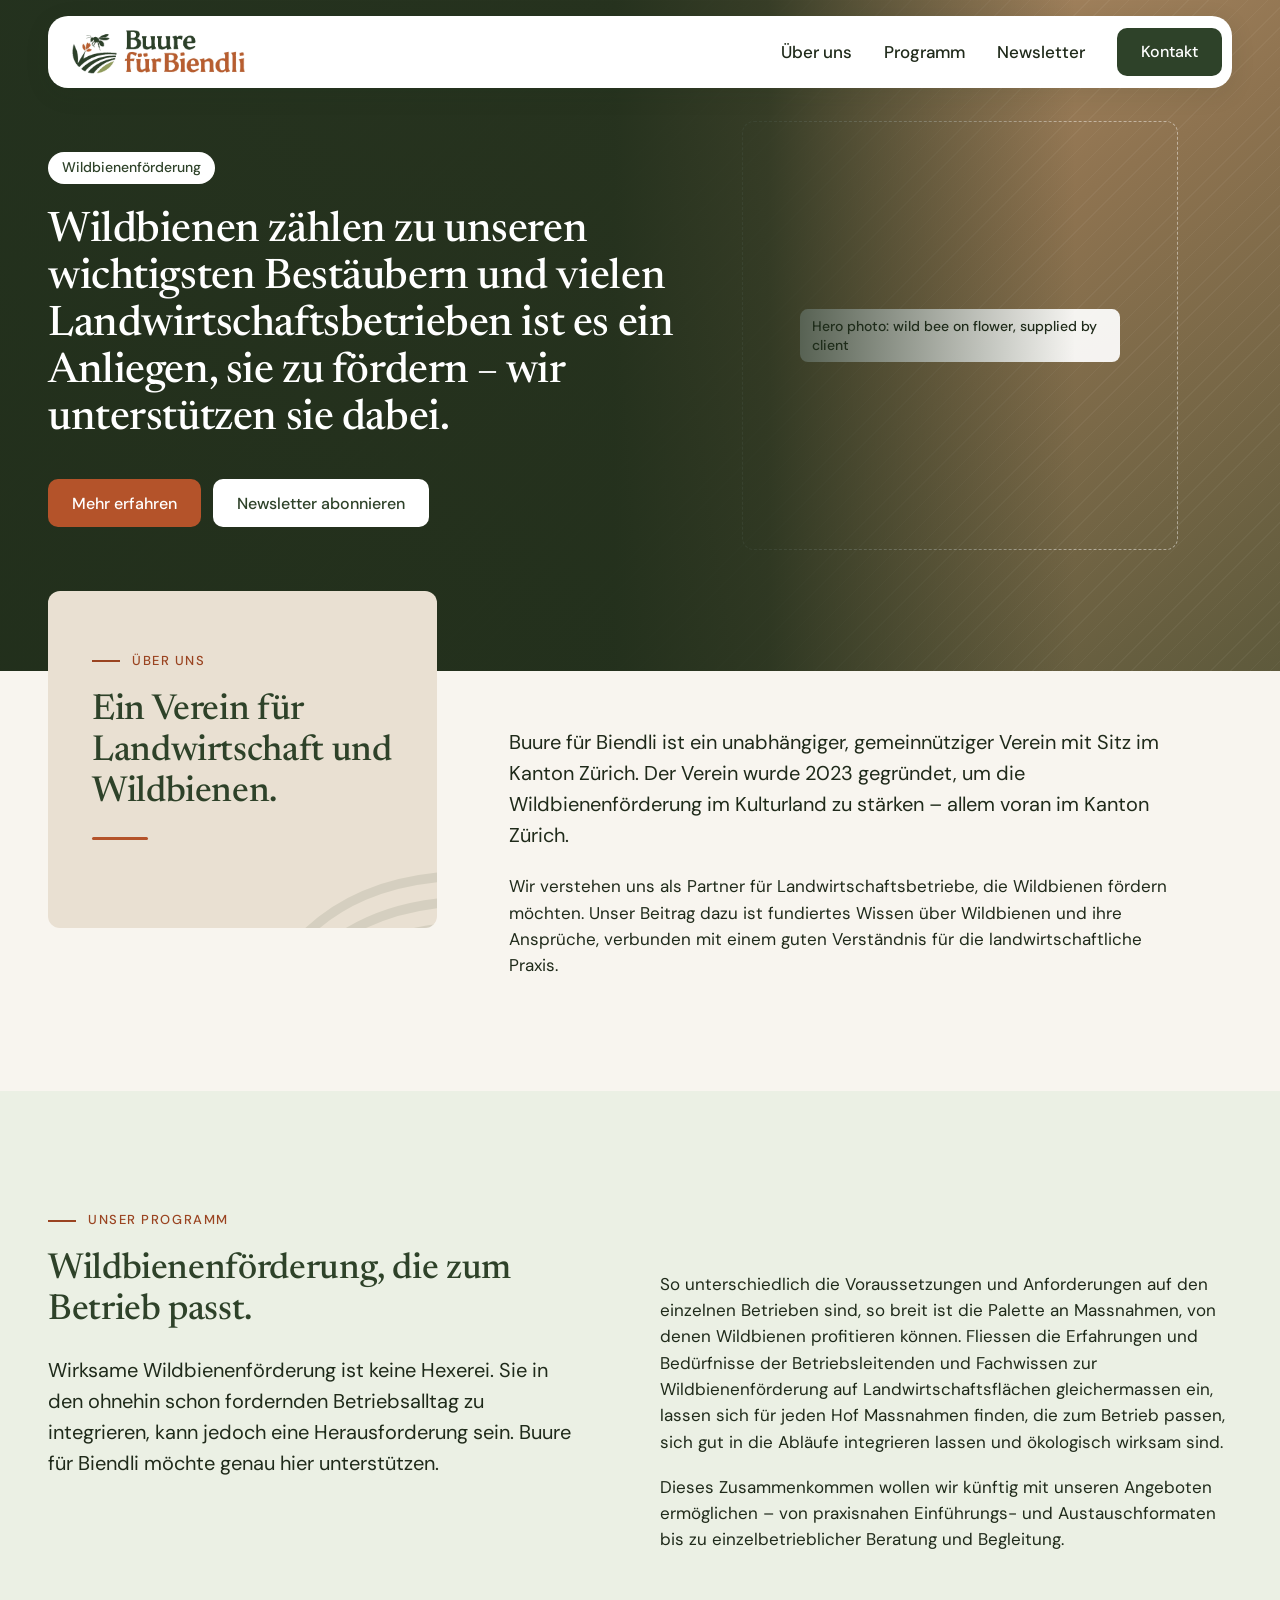
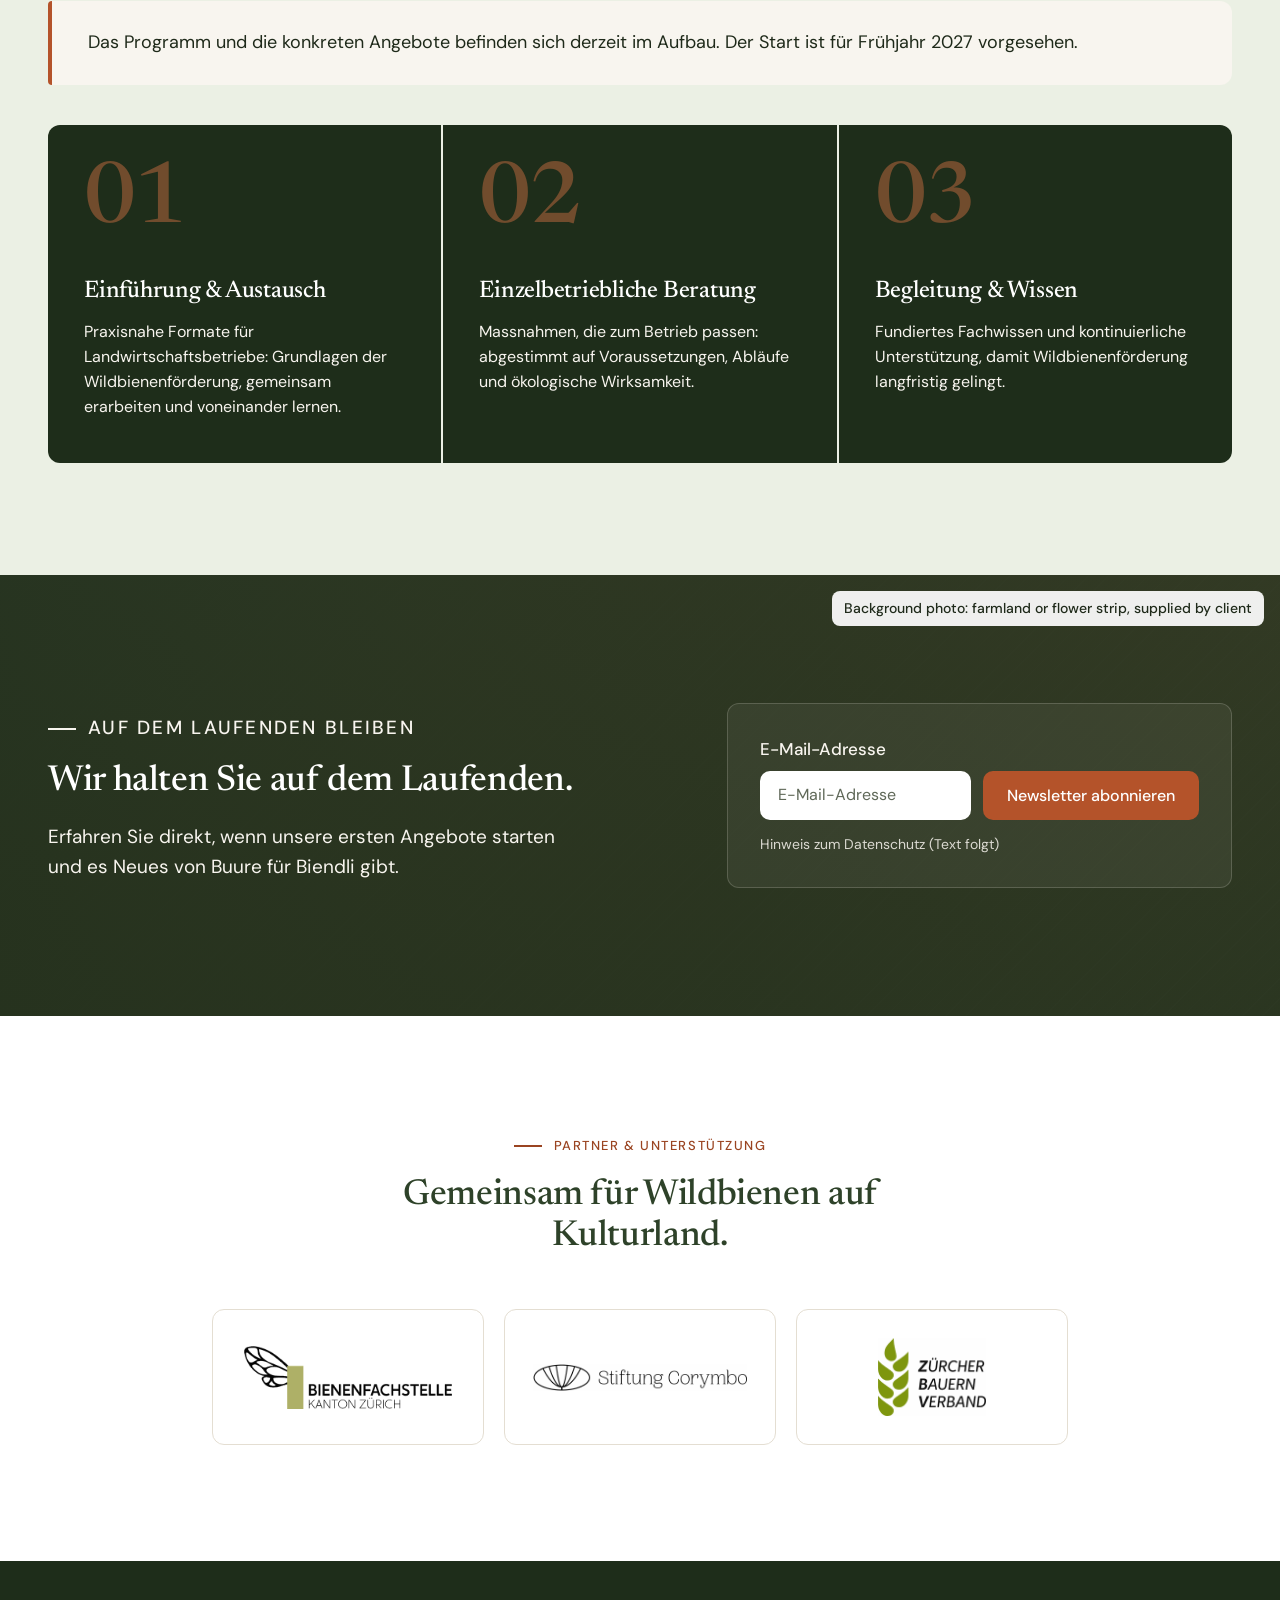
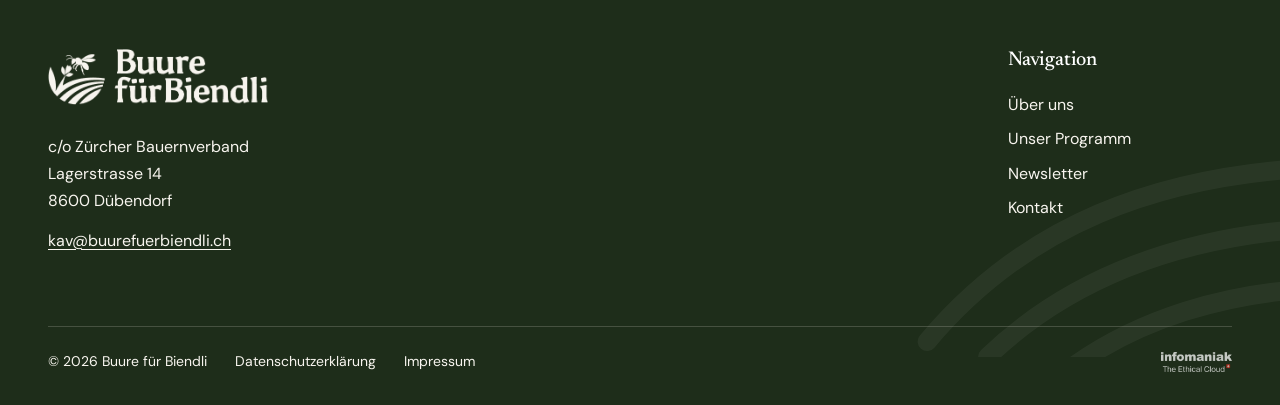
==== index.html @ 365908d6 "Add Buure für Biendli landing page Co-Authored-By: Claude Opus 5.5 <noreply@anthropic.com> Claude-Se" ====
<!doctype html>
<html lang="de-CH">
<head>
<meta charset="utf-8">
<meta name="viewport" content="width=device-width, initial-scale=1">
<title>Buure für Biendli</title>
<meta name="description" content="Wildbienen zählen zu unseren wichtigsten Bestäubern und vielen Landwirtschaftsbetrieben ist es ein Anliegen, sie zu fördern – wir unterstützen sie dabei.">
<link rel="preconnect" href="https://fonts.googleapis.com">
<link rel="preconnect" href="https://fonts.gstatic.com" crossorigin>
<link rel="stylesheet" href="https://fonts.googleapis.com/css2?family=DM+Sans:opsz,wght@9..40,400;9..40,500&family=Newsreader:opsz,wght@6..72,500&display=swap">
<style>
:root {
  /* Logo values sampled from the supplied artwork */
  --green-dark: #2E4229;
  --green-deep: #1E2D1A;
  --green-pale: #EBF0E4;
  --olive: #929D5B;
  --terracotta: #B4532A;      /* buttons, rules, borders (white text 5:1) */
  --terracotta-ink: #9A4421;  /* small text on light surfaces */
  --cream: #F8F5EF;
  --sand: #E9E0D2;
  --text: #1F2A1A;
  --white: #FFFFFF;
  --line: #E4DED2;

  --font-serif: "Newsreader", Georgia, "Times New Roman", serif;
  --font-sans: "DM Sans", system-ui, -apple-system, "Segoe UI", Roboto, sans-serif;

  --container: 75rem;
  --gutter: 1.5rem;
  --section-y: 3.75rem;
  --radius: 0.625rem;
  --radius-lg: 0.75rem;
}
@media (min-width: 48rem) { :root { --gutter: 3rem; --section-y: 5.5rem; } }
@media (min-width: 64rem) { :root { --section-y: 7rem; } }

*, *::before, *::after { box-sizing: border-box; }
html { -webkit-text-size-adjust: 100%; }
@media (prefers-reduced-motion: no-preference) { html { scroll-behavior: smooth; } }
body {
  margin: 0;
  background: var(--cream);
  color: var(--text);
  font-family: var(--font-sans);
  font-size: 1.0625rem;
  line-height: 1.55;
  -webkit-font-smoothing: antialiased;
}
img { display: block; max-width: 100%; height: auto; }
p { margin: 0 0 1.1em; }
p:last-child { margin-bottom: 0; }
a { color: inherit; }
h1, h2, h3 {
  margin: 0;
  font-family: var(--font-serif);
  font-weight: 500;
  line-height: 1.15;
  letter-spacing: -0.01em;
  overflow-wrap: break-word;
}
h1 { font-size: clamp(1.875rem, 1.35rem + 1.6vw, 2.875rem); line-height: 1.12; }
h2 { font-size: clamp(1.625rem, 1.2rem + 1.3vw, 2.375rem); }
h3 { font-size: clamp(1.375rem, 1.3rem + 0.25vw, 1.5rem); line-height: 1.25; }
@media (max-width: 37.5rem) { h1, h2, h3 { hyphens: auto; -webkit-hyphens: auto; } }

:focus-visible { outline: 3px solid var(--terracotta); outline-offset: 3px; border-radius: 4px; }
.on-dark :focus-visible { outline-color: var(--cream); }

.container { width: 100%; max-width: calc(var(--container) + 2 * var(--gutter)); margin-inline: auto; padding-inline: var(--gutter); }
.section { padding-block: var(--section-y); scroll-margin-top: 6rem; }

.skip-link {
  position: absolute; left: 1rem; top: -4rem; z-index: 100;
  padding: 0.75rem 1rem; border-radius: var(--radius);
  background: var(--green-dark); color: var(--white); text-decoration: none;
}
.skip-link:focus { top: 1rem; }

/* Section label */
.label {
  display: inline-flex; align-items: center; gap: 0.75rem;
  margin: 0 0 1.25rem;
  font-size: 0.8125rem; font-weight: 500; line-height: 1.3;
  letter-spacing: 0.12em; text-transform: uppercase;
  color: var(--terracotta-ink);
}
.label::before { content: ""; flex: none; width: 1.75rem; height: 2px; background: currentColor; }
.label--light { color: var(--cream); }

.lead { font-size: 1.1875rem; line-height: 1.55; }
@media (min-width: 64rem) { .lead { font-size: 1.25rem; } }

/* Buttons */
.btn {
  display: inline-flex; align-items: center; justify-content: center;
  min-height: 3rem; padding: 0.75rem 1.375rem;
  border: 2px solid transparent; border-radius: var(--radius);
  font: 500 1rem/1.2 var(--font-sans);
  text-decoration: none; cursor: pointer;
  transition: background-color .2s ease, color .2s ease, border-color .2s ease;
}
.btn--primary { background: var(--green-dark); color: var(--white); }
.btn--primary:hover { background: var(--green-deep); }
.btn--accent { background: var(--terracotta); color: var(--white); }
.btn--accent:hover { background: #9A4421; }
.btn--light { background: var(--white); color: var(--green-dark); }
.btn--light:hover { background: var(--cream); }

/* Placeholder frames (to be replaced by client photography) */
.ph {
  position: relative; overflow: hidden;
  background:
    repeating-linear-gradient(135deg, rgba(255,255,255,.045) 0 1px, transparent 1px 14px),
    linear-gradient(150deg, #CDB898 0%, #B08C66 30%, #8E7350 58%, #5E5A3C 100%);
}
.ph__tag {
  position: absolute; z-index: 1;
  max-width: calc(100% - 2rem);
  padding: 0.5rem 0.75rem; border-radius: 0.5rem;
  background: rgba(255,255,255,.92); color: var(--text);
  font-size: 0.875rem; font-weight: 500; line-height: 1.35;
}

/* ---------- Header ---------- */
.site-header { position: fixed; inset: 1rem 0 auto; z-index: 50; pointer-events: none; }
.nav-pill {
  pointer-events: auto;
  position: relative;
  display: flex; align-items: center; gap: 1.5rem;
  min-height: 4.5rem; padding: 0.625rem 0.625rem 0.625rem 1.5rem;
  background: var(--white); border-radius: 1.25rem;
  box-shadow: 0 6px 24px rgba(30,45,26,.10);
  transition: box-shadow .25s ease;
}
.is-scrolled .nav-pill { box-shadow: 0 10px 32px rgba(30,45,26,.18); }
.brand { display: block; flex: none; margin-right: auto; border-radius: 6px; }
.brand img { width: auto; height: 2.75rem; }
.nav { display: flex; align-items: center; gap: 2rem; }
.nav__list { display: flex; gap: 2rem; margin: 0; padding: 0; list-style: none; }
.nav__link {
  display: inline-block; padding: 0.5rem 0;
  font-weight: 500; text-decoration: none; color: var(--text);
  background: linear-gradient(var(--terracotta), var(--terracotta)) left calc(100% - 0.25rem) / 0 2px no-repeat;
  transition: background-size .25s ease;
}
.nav__link:hover { background-size: 100% 2px; }
.nav-toggle {
  display: none; flex: none;
  width: 2.75rem; height: 2.75rem; padding: 0;
  border: 0; border-radius: var(--radius); background: var(--green-pale);
  cursor: pointer;
}
.nav-toggle__bars, .nav-toggle__bars::before, .nav-toggle__bars::after {
  display: block; width: 1.25rem; height: 2px; margin: auto;
  background: var(--green-dark); border-radius: 2px;
  transition: transform .2s ease, opacity .2s ease;
}
.nav-toggle__bars { position: relative; }
.nav-toggle__bars::before, .nav-toggle__bars::after { content: ""; position: absolute; left: 0; }
.nav-toggle__bars::before { top: -6px; }
.nav-toggle__bars::after { top: 6px; }
.nav-toggle[aria-expanded="true"] .nav-toggle__bars { background: transparent; }
.nav-toggle[aria-expanded="true"] .nav-toggle__bars::before { transform: translateY(6px) rotate(45deg); }
.nav-toggle[aria-expanded="true"] .nav-toggle__bars::after { transform: translateY(-6px) rotate(-45deg); }

@media (max-width: 55rem) {
  .nav-pill { min-height: 4rem; padding-left: 1.125rem; }
  .brand img { height: 2.375rem; }
  .nav-toggle { display: block; }
  .nav {
    display: none;
    position: absolute; top: calc(100% + 0.5rem); left: 0; right: 0;
    flex-direction: column; align-items: stretch; gap: 0.75rem;
    padding: 1rem; background: var(--white); border-radius: 1.25rem;
    box-shadow: 0 16px 40px rgba(30,45,26,.18);
  }
  .nav.is-open { display: flex; }
  .nav__list { flex-direction: column; gap: 0; }
  .nav__link { display: block; padding: 0.75rem 0.5rem; background: none; border-bottom: 1px solid var(--line); }
}

/* ---------- Hero ---------- */
.hero {
  position: relative; isolation: isolate;
  display: flex; align-items: center;
  min-height: 40rem;
  padding-block: 9.5rem 9rem;
  color: var(--white);
  background: var(--green-deep);
}
.hero__media { position: absolute; inset: 0; z-index: -2; }
.hero__media .ph, .hero__media img { width: 100%; height: 100%; object-fit: cover; object-position: 75% center; }
.hero__media .ph__tag { top: 50%; left: 75%; transform: translate(-50%, -50%); }
.hero__media .ph::after {
  content: ""; position: absolute; top: 18%; bottom: 18%; left: 58%; right: 8%;
  border: 1.5px dashed rgba(255,255,255,.45); border-radius: var(--radius-lg);
}
.hero::before {
  content: ""; position: absolute; inset: 0; z-index: -1;
  background: linear-gradient(90deg,
    rgba(30,45,26,.97) 0%, rgba(30,45,26,.94) 48%, rgba(30,45,26,.82) 60%, rgba(30,45,26,0) 84%);
}
@media (min-width: 60rem) and (max-width: 74.99rem) { .hero__content { max-width: 34rem; } }
.hero__content { max-width: 44rem; }
.badge {
  display: inline-block; margin: 0 0 1.5rem;
  padding: 0.375rem 0.875rem; border-radius: 999px;
  background: var(--white); color: var(--green-dark);
  font-size: 0.875rem; font-weight: 500; line-height: 1.4;
}
.hero h1 { max-width: 40rem; }
.hero__actions { display: flex; flex-wrap: wrap; gap: 0.75rem; margin-top: 2.25rem; }

@media (max-width: 59.99rem) {
  .hero { align-items: flex-end; min-height: 0; padding-block: 17rem 3.5rem; }
  .hero__media .ph, .hero__media img { object-position: 80% top; }
  .hero__media .ph__tag { top: 7.5rem; left: auto; right: 1.25rem; transform: none; max-width: 14rem; }
  .hero__media .ph::after { top: 6rem; bottom: auto; height: 9rem; left: 35%; right: 0.75rem; }
  .hero::before {
    background: linear-gradient(0deg,
      rgba(30,45,26,.98) 0%, rgba(30,45,26,.95) 62%, rgba(30,45,26,.55) 74%, rgba(30,45,26,0) 88%);
  }
}
@media (max-width: 35.99rem) { .hero__actions .btn { flex: 1 1 100%; } }

/* ---------- Über uns ---------- */
.about__grid { display: grid; gap: 2.5rem; }
.about__head {
  position: relative; overflow: hidden;
  padding: 2.5rem 1.75rem 3rem;
  background: var(--sand); border-radius: var(--radius-lg);
}
.about__head h2 { position: relative; color: var(--green-dark); }
.rule { display: block; width: 3.5rem; height: 3px; margin-top: 1.5rem; background: var(--terracotta); border-radius: 2px; }
.furrows { position: absolute; pointer-events: none; fill: none; stroke-linecap: round; }
.about__head .furrows { right: -1.5rem; bottom: -1.75rem; width: 11rem; stroke: var(--green-dark); opacity: .1; }
.about__body { max-width: 42rem; }
.about__body .lead { color: var(--text); }

@media (min-width: 60rem) {
  .about { padding-top: 0; }
  .about__grid { grid-template-columns: minmax(0, 35fr) minmax(0, 65fr); gap: 4.5rem; align-items: start; }
  .about__head { margin-top: -5rem; padding: 3.25rem 2.75rem 5.5rem; }
  .about__body { padding-top: 3.5rem; }
}

/* ---------- Programm ---------- */
.program { background: var(--green-pale); }
.program__grid { display: grid; gap: 1.75rem; }
.program__intro h2 { color: var(--green-dark); margin-bottom: 1.5rem; }
.program__text { max-width: 40rem; }
.callout {
  margin: 3rem 0 0; padding: 1.5rem 1.75rem;
  background: var(--cream);
  border-left: 4px solid var(--terracotta); border-radius: 4px var(--radius-lg) var(--radius-lg) 4px;
  font-size: 1.0625rem; color: var(--text);
}
@media (min-width: 60rem) {
  .program__grid { grid-template-columns: minmax(0, 11fr) minmax(0, 12fr); column-gap: 5.5rem; }
  .program__text { padding-top: 4.25rem; }
  .callout { font-size: 1.125rem; padding: 1.75rem 2.25rem; }
}

.cards {
  display: grid; gap: 2px;
  margin: 2.5rem 0 0; padding: 0; list-style: none;
}
.card {
  position: relative;
  padding: 2rem 1.75rem 2.25rem;
  background: var(--green-deep); color: var(--cream);
}
.cards > .card:first-child { border-radius: var(--radius-lg) var(--radius-lg) 0 0; }
.cards > .card:last-child { border-radius: 0 0 var(--radius-lg) var(--radius-lg); }
.card__num {
  display: block; margin-bottom: 1.5rem;
  font-family: var(--font-serif); font-weight: 500;
  font-size: 4rem; line-height: 0.9; letter-spacing: -0.02em;
  color: rgba(196,108,64,.5);
}
.card h3 { margin-bottom: 0.875rem; color: var(--white); }
.card p { font-size: 1rem; color: var(--cream); }
@media (min-width: 52rem) {
  .cards { grid-template-columns: repeat(3, minmax(0, 1fr)); }
  .cards > .card:first-child { border-radius: var(--radius-lg) 0 0 var(--radius-lg); }
  .cards > .card:last-child { border-radius: 0 var(--radius-lg) var(--radius-lg) 0; }
  .card { padding: 2.5rem 2.25rem 2.75rem; }
  .card__num { font-size: 5.25rem; margin-bottom: 2.25rem; }
}

/* ---------- Newsletter ---------- */
.newsletter { position: relative; isolation: isolate; color: var(--cream); background: var(--green-deep); }
.newsletter__media { position: absolute; inset: 0; z-index: -2; }
.newsletter__media .ph, .newsletter__media img { width: 100%; height: 100%; object-fit: cover; }
.newsletter__media .ph__tag { top: 1rem; right: 1rem; z-index: 2; }
.newsletter__media::after {
  content: ""; position: absolute; inset: 0;
  background: linear-gradient(100deg, rgba(30,45,26,.95) 0%, rgba(30,45,26,.88) 60%, rgba(30,45,26,.8) 100%);
}
.newsletter__grid { display: grid; gap: 2.5rem; align-items: center; }
.newsletter h2 { color: var(--white); margin-bottom: 1.25rem; }
.newsletter__text p { max-width: 34rem; font-size: 1.1875rem; }
.form {
  padding: 1.5rem;
  background: rgba(248,245,239,.06);
  border: 1px solid rgba(248,245,239,.18); border-radius: var(--radius-lg);
}
.form__label { display: block; margin-bottom: 0.5rem; font-weight: 500; color: var(--cream); }
.form__row { display: flex; flex-direction: column; gap: 0.75rem; }
.form__input {
  flex: 1 1 auto; min-width: 0; min-height: 3rem;
  padding: 0.75rem 1rem;
  border: 2px solid transparent; border-radius: var(--radius);
  background: var(--white); color: var(--text);
  font: 400 1rem/1.3 var(--font-sans);
}
.form__input::placeholder { color: #5F6858; opacity: 1; }
.form__input:focus-visible { outline: 3px solid var(--cream); outline-offset: 2px; }
.form__hint { margin-top: 0.875rem; font-size: 0.875rem; color: rgba(248,245,239,.85); }
@media (max-width: 47.99rem) { .newsletter { padding-top: calc(var(--section-y) + 3.5rem); } }
@media (min-width: 36rem) {
  .form { padding: 2rem; }
  .form__row { flex-direction: row; }
  .form__row .btn { flex: none; }
}
@media (min-width: 60rem) {
  .newsletter__grid { grid-template-columns: minmax(0, 6fr) minmax(0, 5fr); gap: 4.5rem; }
  .newsletter { padding-block: calc(var(--section-y) + 1rem); }
}

/* ---------- Partner ---------- */
.partners { background: var(--white); text-align: center; }
.partners h2 { color: var(--green-dark); max-width: 36rem; margin-inline: auto; }
.logos { position: relative; margin-top: 3rem; }
.logos__track {
  display: flex; gap: 1.25rem;
  margin: 0; padding: 0.25rem; list-style: none;
  overflow-x: auto; scroll-snap-type: x mandatory; scroll-behavior: smooth;
  scrollbar-width: none;
}
.logos__track::-webkit-scrollbar { display: none; }
.logos__track > :first-child { margin-left: auto; }
.logos__track > :last-child { margin-right: auto; }
.logo-tile {
  flex: 0 0 17rem; height: 8.5rem;
  display: grid; place-items: center;
  padding: 1.5rem 1.75rem;
  border: 1px solid var(--line); border-radius: var(--radius-lg);
  scroll-snap-align: center;
}
.logo-tile img { width: var(--w, 100%); max-height: 100%; object-fit: contain; }
.logos__controls { display: flex; justify-content: center; gap: 0.75rem; margin-top: 1.5rem; }
.logos__controls[hidden] { display: none; }
.logos__btn {
  display: grid; place-items: center;
  width: 2.75rem; height: 2.75rem; padding: 0;
  border: 1.5px solid var(--green-dark); border-radius: var(--radius);
  background: var(--white); color: var(--green-dark); cursor: pointer;
}
.logos__btn:hover:not(:disabled) { background: var(--green-dark); color: var(--white); }
.logos__btn:disabled { opacity: .35; cursor: default; }
.logos__btn svg { width: 1.125rem; height: 1.125rem; }
@media (max-width: 59.99rem) { .logo-tile { flex-basis: 12.75rem; height: 7.5rem; padding: 1.25rem 1.5rem; } }
@media (max-width: 30rem) { .logo-tile { flex-basis: 15rem; } }

/* ---------- Footer ---------- */
.site-footer { position: relative; overflow: hidden; background: var(--green-deep); color: var(--cream); font-size: 1rem; scroll-margin-top: 6rem; }
.site-footer .furrows { right: -3rem; bottom: 3rem; width: 26rem; stroke: var(--cream); opacity: .05; }
.footer__main { display: grid; gap: 2.75rem; padding-block: 4.5rem 3.5rem; }
.footer__logo { height: 3.5rem; width: auto; margin-bottom: 1.75rem; }
.footer__address { font-style: normal; line-height: 1.7; }
.footer__address a { display: inline-block; margin-top: 0.75rem; text-underline-offset: 3px; }
.footer__heading { margin-bottom: 1rem; font-size: 1.25rem; color: var(--white); }
.footer__nav ul { margin: 0; padding: 0; list-style: none; }
.footer__nav a { display: inline-block; padding: 0.3rem 0; text-decoration: none; }
.footer__nav a:hover, .footer__legal a:hover, .footer__address a:hover { color: var(--white); text-decoration: underline; text-underline-offset: 3px; }
.footer__bottom {
  display: flex; flex-wrap: wrap; align-items: center; justify-content: space-between; gap: 1rem 2rem;
  padding-block: 1.5rem 2rem;
  border-top: 1px solid rgba(248,245,239,.18);
  font-size: 0.875rem;
}
.footer__legal { display: flex; flex-wrap: wrap; gap: 0.5rem 1.75rem; margin: 0; padding: 0; list-style: none; }
.footer__legal a { text-decoration: none; }
.footer__host { height: 1.25rem; width: auto; opacity: .75; }
@media (min-width: 48rem) {
  .footer__main { grid-template-columns: minmax(0, 1fr) auto; padding-block: 5.5rem 4.5rem; }
  .footer__nav { min-width: 14rem; }
}
</style>
</head>
<body>
<a class="skip-link" href="#inhalt">Zum Inhalt springen</a>

<header class="site-header" id="top">
  <div class="container">
    <div class="nav-pill">
      <a class="brand" href="#top">
        <img src="[data-uri]" alt="Buure für Biendli" width="503" height="128">
      </a>
      <button class="nav-toggle" type="button" aria-expanded="false" aria-controls="hauptnavigation" aria-label="Menü">
        <span class="nav-toggle__bars" aria-hidden="true"></span>
      </button>
      <nav class="nav" id="hauptnavigation" aria-label="Hauptnavigation">
        <ul class="nav__list">
          <li><a class="nav__link" href="#ueber-uns">Über uns</a></li>
          <li><a class="nav__link" href="#programm">Programm</a></li>
          <li><a class="nav__link" href="#newsletter">Newsletter</a></li>
        </ul>
        <a class="btn btn--primary" href="#kontakt">Kontakt</a>
      </nav>
    </div>
  </div>
</header>

<main id="inhalt">

  <section class="hero on-dark" aria-labelledby="hero-title">
    <div class="hero__media">
      <!-- Replace with: <img src="…" alt="…" width="…" height="…" fetchpriority="high"> -->
      <div class="ph" role="img" aria-label="Hero photo: wild bee on flower, supplied by client" lang="en">
        <span class="ph__tag" aria-hidden="true">Hero photo: wild bee on flower, supplied by client</span>
      </div>
    </div>
    <div class="container">
      <div class="hero__content">
        <p class="badge">Wildbienenförderung</p>
        <h1 id="hero-title">Wildbienen zählen zu unseren wichtigsten Bestäubern und vielen Landwirtschaftsbetrieben ist es ein Anliegen, sie zu fördern – wir unterstützen sie dabei.</h1>
        <div class="hero__actions">
          <a class="btn btn--accent" href="#ueber-uns">Mehr erfahren</a>
          <a class="btn btn--light" href="#newsletter">Newsletter abonnieren</a>
        </div>
      </div>
    </div>
  </section>

  <section class="section about" id="ueber-uns" aria-labelledby="about-title">
    <div class="container about__grid">
      <div class="about__head">
        <p class="label">Über uns</p>
        <h2 id="about-title">Ein Verein für Landwirtschaft und Wildbienen.</h2>
        <span class="rule" aria-hidden="true"></span>
        <svg class="furrows" viewBox="0 0 220 140" aria-hidden="true" focusable="false">
          <path d="M8 132 C 60 70 130 44 214 40" stroke-width="12"/>
          <path d="M40 140 C 86 96 146 76 214 72" stroke-width="12"/>
          <path d="M84 146 C 120 120 166 106 214 104" stroke-width="12"/>
        </svg>
      </div>
      <div class="about__body">
        <p class="lead">Buure für Biendli ist ein unabhängiger, gemeinnütziger Verein mit Sitz im Kanton Zürich. Der Verein wurde 2023 gegründet, um die Wildbienenförderung im Kulturland zu stärken – allem voran im Kanton Zürich.</p>
        <p>Wir verstehen uns als Partner für Landwirtschaftsbetriebe, die Wildbienen fördern möchten. Unser Beitrag dazu ist fundiertes Wissen über Wildbienen und ihre Ansprüche, verbunden mit einem guten Verständnis für die landwirtschaftliche Praxis.</p>
      </div>
    </div>
  </section>

  <section class="section program" id="programm" aria-labelledby="program-title">
    <div class="container">
      <div class="program__grid">
        <div class="program__intro">
          <p class="label">Unser Programm</p>
          <h2 id="program-title">Wildbienenförderung, die zum Betrieb passt.</h2>
          <p class="lead">Wirksame Wildbienenförderung ist keine Hexerei. Sie in den ohnehin schon fordernden Betriebsalltag zu integrieren, kann jedoch eine Herausforderung sein. Buure für Biendli möchte genau hier unterstützen.</p>
        </div>
        <div class="program__text">
          <p>So unterschiedlich die Voraussetzungen und Anforderungen auf den einzelnen Betrieben sind, so breit ist die Palette an Massnahmen, von denen Wildbienen profitieren können. Fliessen die Erfahrungen und Bedürfnisse der Betriebsleitenden und Fachwissen zur Wildbienenförderung auf Landwirtschaftsflächen gleichermassen ein, lassen sich für jeden Hof Massnahmen finden, die zum Betrieb passen, sich gut in die Abläufe integrieren lassen und ökologisch wirksam sind.</p>
          <p>Dieses Zusammenkommen wollen wir künftig mit unseren Angeboten ermöglichen – von praxisnahen Einführungs- und Austauschformaten bis zu einzelbetrieblicher Beratung und Begleitung.</p>
        </div>
      </div>

      <p class="callout">Das Programm und die konkreten Angebote befinden sich derzeit im Aufbau. Der Start ist für Frühjahr 2027 vorgesehen.</p>

      <ul class="cards on-dark">
        <li class="card">
          <span class="card__num" aria-hidden="true">01</span>
          <h3>Einführung &amp; Austausch</h3>
          <p>Praxisnahe Formate für Landwirtschaftsbetriebe: Grundlagen der Wildbienenförderung, gemeinsam erarbeiten und voneinander lernen.</p>
        </li>
        <li class="card">
          <span class="card__num" aria-hidden="true">02</span>
          <h3>Einzelbetriebliche Beratung</h3>
          <p>Massnahmen, die zum Betrieb passen: abgestimmt auf Voraussetzungen, Abläufe und ökologische Wirksamkeit.</p>
        </li>
        <li class="card">
          <span class="card__num" aria-hidden="true">03</span>
          <h3>Begleitung &amp; Wissen</h3>
          <p>Fundiertes Fachwissen und kontinuierliche Unterstützung, damit Wildbienenförderung langfristig gelingt.</p>
        </li>
      </ul>
    </div>
  </section>

  <section class="section newsletter on-dark" id="newsletter" aria-labelledby="newsletter-title">
    <div class="newsletter__media">
      <!-- Replace with: <img src="…" alt="" loading="lazy"> -->
      <div class="ph" role="img" aria-label="Background photo: farmland or flower strip, supplied by client" lang="en">
        <span class="ph__tag" aria-hidden="true">Background photo: farmland or flower strip, supplied by client</span>
      </div>
    </div>
    <div class="container newsletter__grid">
      <div class="newsletter__text">
        <p class="label label--light">Auf dem Laufenden bleiben</p>
        <h2 id="newsletter-title">Wir halten Sie auf dem Laufenden.</h2>
        <p>Erfahren Sie direkt, wenn unsere ersten Angebote starten und es Neues von Buure für Biendli gibt.</p>
      </div>
      <!-- Placeholder: to be replaced by the Infomaniak newsletter embed -->
      <form class="form" action="#" method="post">
        <label class="form__label" for="nl-email">E-Mail-Adresse</label>
        <div class="form__row">
          <input class="form__input" id="nl-email" name="email" type="email" autocomplete="email" placeholder="E-Mail-Adresse" required aria-describedby="nl-hint">
          <button class="btn btn--accent" type="submit">Newsletter abonnieren</button>
        </div>
        <p class="form__hint" id="nl-hint">Hinweis zum Datenschutz (Text folgt)</p>
      </form>
    </div>
  </section>

  <section class="section partners" aria-labelledby="partners-title">
    <div class="container">
      <p class="label">Partner &amp; Unterstützung</p>
      <h2 id="partners-title">Gemeinsam für Wildbienen auf Kulturland.</h2>
      <div class="logos" data-logos>
        <ul class="logos__track" data-logos-track aria-label="Partner">
          <li class="logo-tile"><img src="[data-uri]" alt="Bienenfachstelle Kanton Zürich" width="530" height="160" loading="lazy" style="--w: 13rem"></li>
          <li class="logo-tile"><img src="[data-uri]" alt="Stiftung Corymbo" width="944" height="120" loading="lazy" style="--w: 13.5rem"></li>
          <li class="logo-tile"><img src="[data-uri]" alt="Zürcher Bauernverband" width="220" height="160" loading="lazy" style="--w: 6.75rem"></li>
        </ul>
        <div class="logos__controls" data-logos-controls hidden>
          <button class="logos__btn" type="button" data-dir="-1" aria-label="Vorherige Partner">
            <svg viewBox="0 0 20 20" aria-hidden="true" focusable="false"><path d="M12.5 4 6.5 10l6 6" fill="none" stroke="currentColor" stroke-width="2" stroke-linecap="round" stroke-linejoin="round"/></svg>
          </button>
          <button class="logos__btn" type="button" data-dir="1" aria-label="Nächste Partner">
            <svg viewBox="0 0 20 20" aria-hidden="true" focusable="false"><path d="m7.5 4 6 6-6 6" fill="none" stroke="currentColor" stroke-width="2" stroke-linecap="round" stroke-linejoin="round"/></svg>
          </button>
        </div>
      </div>
    </div>
  </section>

</main>

<footer class="site-footer on-dark" id="kontakt">
  <svg class="furrows" viewBox="0 0 220 140" aria-hidden="true" focusable="false">
    <path d="M8 132 C 60 70 130 44 214 40" stroke-width="10"/>
    <path d="M40 140 C 86 96 146 76 214 72" stroke-width="10"/>
    <path d="M84 146 C 120 120 166 106 214 104" stroke-width="10"/>
  </svg>
  <div class="container">
    <div class="footer__main">
      <div>
        <img class="footer__logo" src="[data-uri]" alt="Buure für Biendli" width="503" height="128" loading="lazy">
        <address class="footer__address">
          c/o Zürcher Bauernverband<br>
          Lagerstrasse 14<br>
          8600 Dübendorf<br>
          <a href="mailto:kav@buurefuerbiendli.ch">kav@buurefuerbiendli.ch</a>
        </address>
      </div>
      <nav class="footer__nav" aria-labelledby="footer-nav-title">
        <h2 class="footer__heading" id="footer-nav-title">Navigation</h2>
        <ul>
          <li><a href="#ueber-uns">Über uns</a></li>
          <li><a href="#programm">Unser Programm</a></li>
          <li><a href="#newsletter">Newsletter</a></li>
          <li><a href="#kontakt">Kontakt</a></li>
        </ul>
      </nav>
    </div>
    <div class="footer__bottom">
      <ul class="footer__legal">
        <li>© 2026 Buure für Biendli</li>
        <li><a href="#">Datenschutzerklärung</a></li>
        <li><a href="#">Impressum</a></li>
      </ul>
      <img class="footer__host" src="[data-uri]" alt="Infomaniak" width="228" height="64" loading="lazy">
    </div>
  </div>
</footer>

<script>
(function () {
  var header = document.querySelector('.site-header');
  var toggle = header.querySelector('.nav-toggle');
  var nav = header.querySelector('.nav');

  function setMenu(open) {
    toggle.setAttribute('aria-expanded', String(open));
    nav.classList.toggle('is-open', open);
  }
  toggle.addEventListener('click', function () {
    setMenu(toggle.getAttribute('aria-expanded') !== 'true');
  });
  nav.addEventListener('click', function (e) { if (e.target.closest('a')) setMenu(false); });
  document.addEventListener('keydown', function (e) {
    if (e.key === 'Escape' && nav.classList.contains('is-open')) { setMenu(false); toggle.focus(); }
  });

  function onScroll() { header.classList.toggle('is-scrolled', window.scrollY > 24); }
  window.addEventListener('scroll', onScroll, { passive: true });
  onScroll();

  // Partner logos: plain row while they fit, slider with arrows once they overflow (up to 9 logos).
  document.querySelectorAll('[data-logos]').forEach(function (root) {
    var track = root.querySelector('[data-logos-track]');
    var controls = root.querySelector('[data-logos-controls]');
    var prev = controls.querySelector('[data-dir="-1"]');
    var next = controls.querySelector('[data-dir="1"]');

    function update() {
      var overflow = track.scrollWidth > track.clientWidth + 1;
      controls.hidden = !overflow;
      if (overflow) track.setAttribute('tabindex', '0'); else track.removeAttribute('tabindex');
      prev.disabled = track.scrollLeft <= 1;
      next.disabled = track.scrollLeft + track.clientWidth >= track.scrollWidth - 1;
    }
    controls.addEventListener('click', function (e) {
      var btn = e.target.closest('button');
      if (!btn) return;
      var item = track.firstElementChild;
      var step = item ? item.getBoundingClientRect().width + parseFloat(getComputedStyle(track).columnGap || 0) : track.clientWidth;
      track.scrollBy({ left: step * Number(btn.dataset.dir), behavior: 'smooth' });
    });
    track.addEventListener('scroll', update, { passive: true });
    window.addEventListener('resize', update);
    window.addEventListener('load', update);
    update();
  });
})();
</script>
</body>
</html>
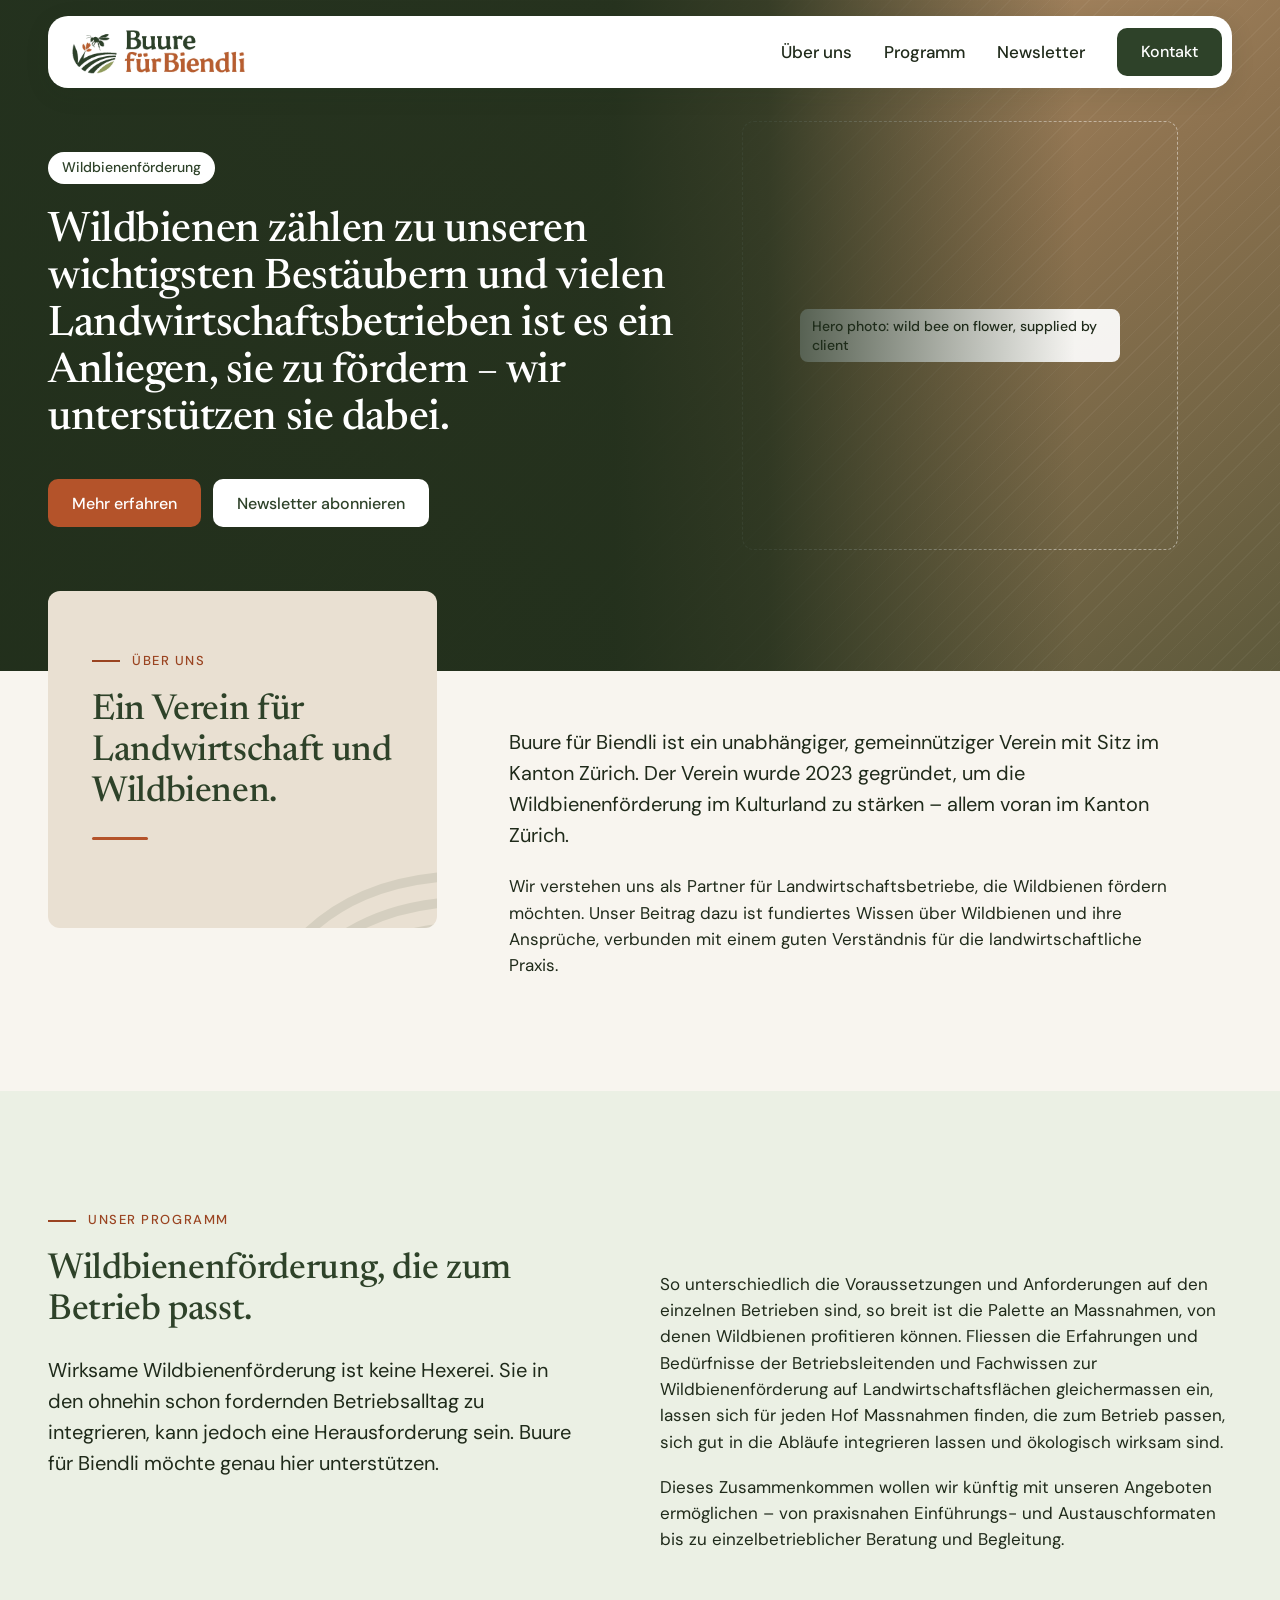
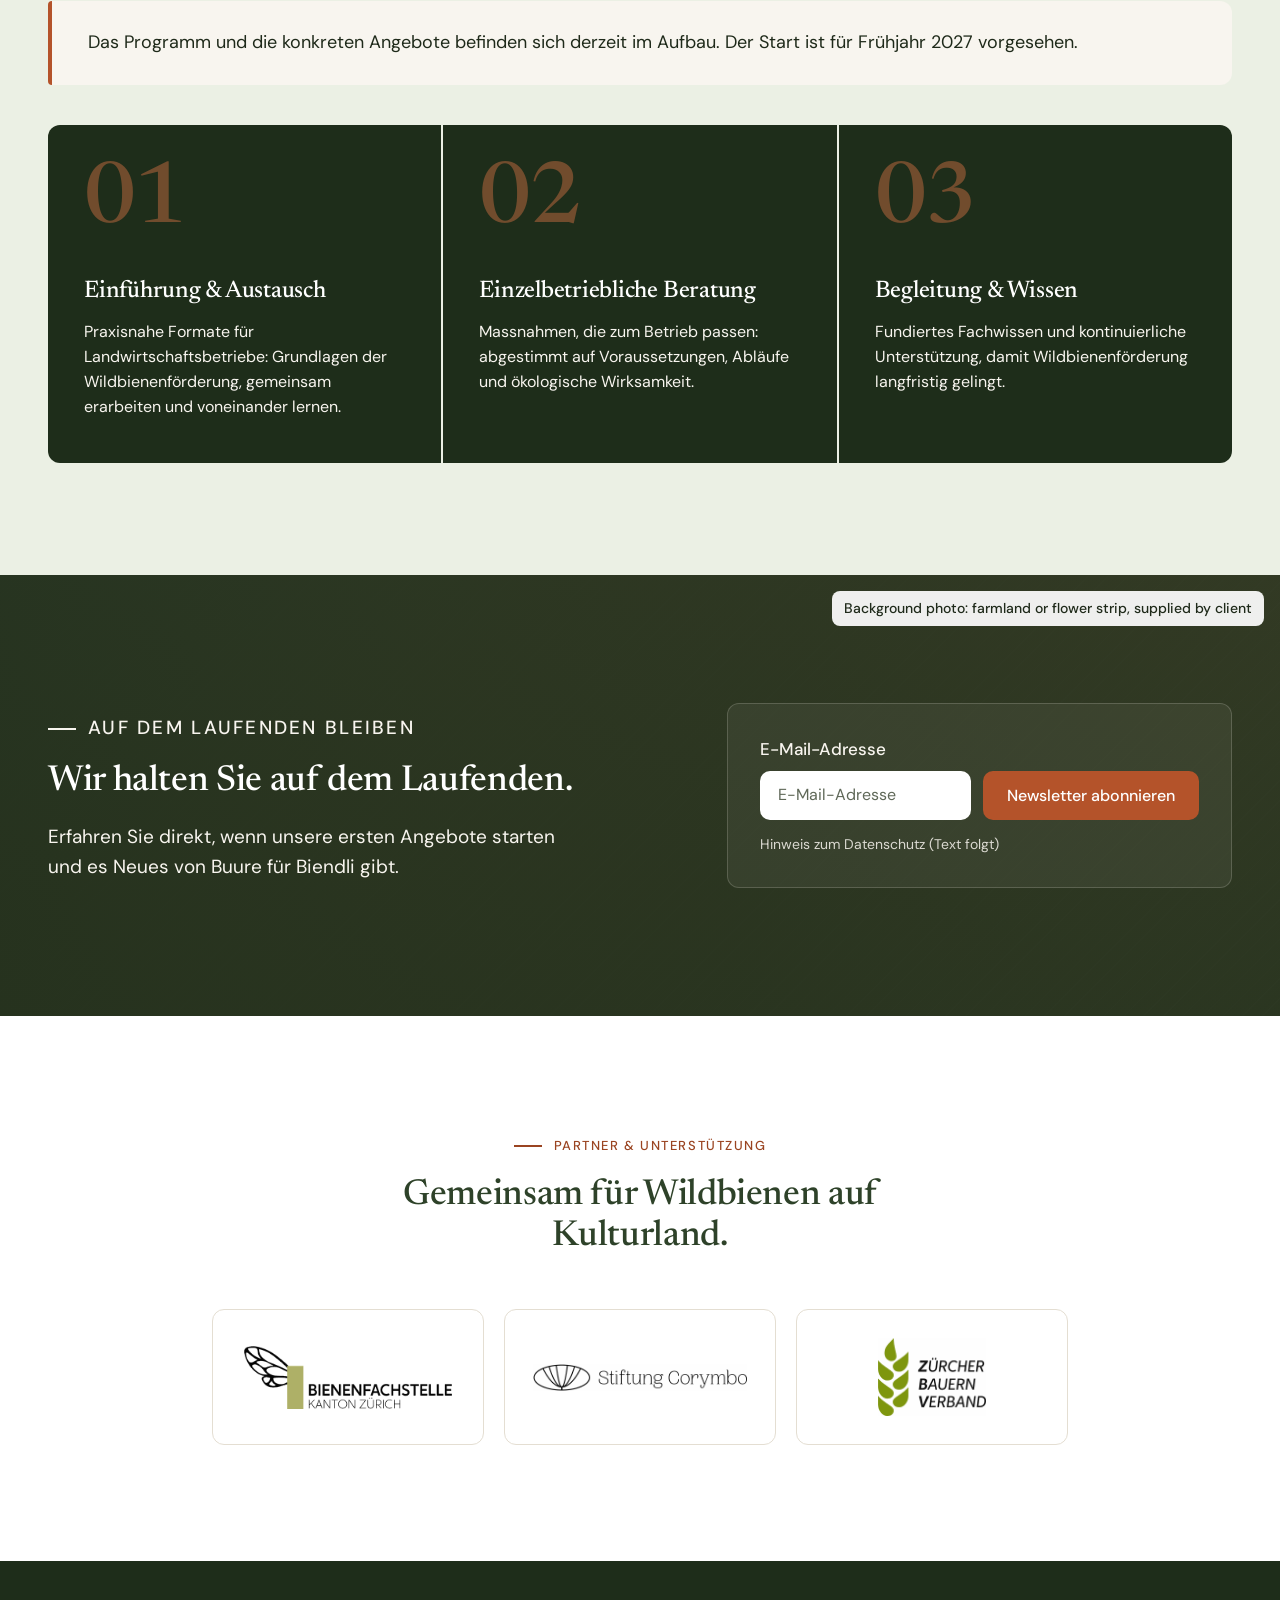
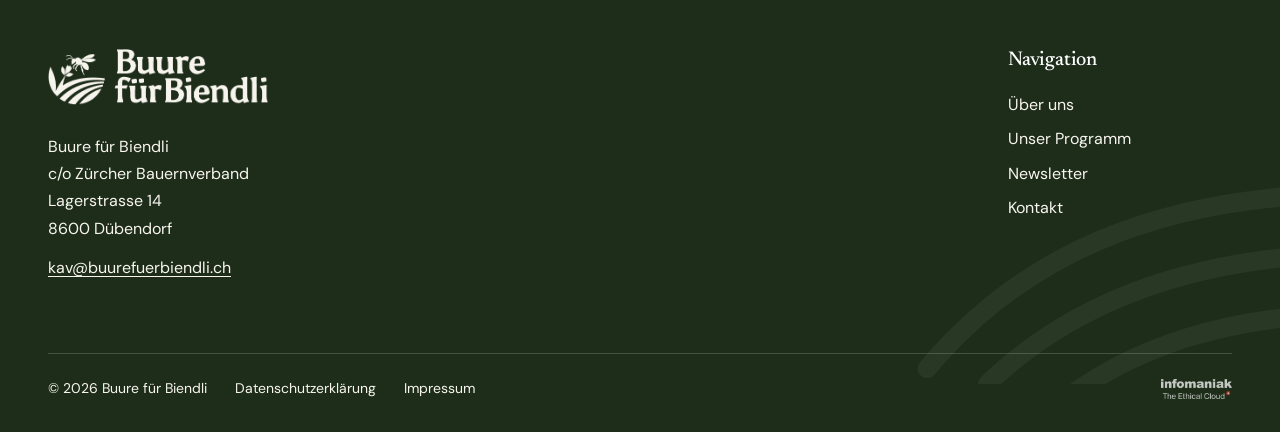
==== commit a1280a51: "Footer address: add organisation name per client content Co-Authored-By: Claude Opus 5.5 <noreply@an" ====
--- a/index.html
+++ b/index.html
@@ -550,6 +550,7 @@
       <div>
         <img class="footer__logo" src="[data-uri]" alt="Buure für Biendli" width="503" height="128" loading="lazy">
         <address class="footer__address">
+          Buure für Biendli<br>
           c/o Zürcher Bauernverband<br>
           Lagerstrasse 14<br>
           8600 Dübendorf<br>
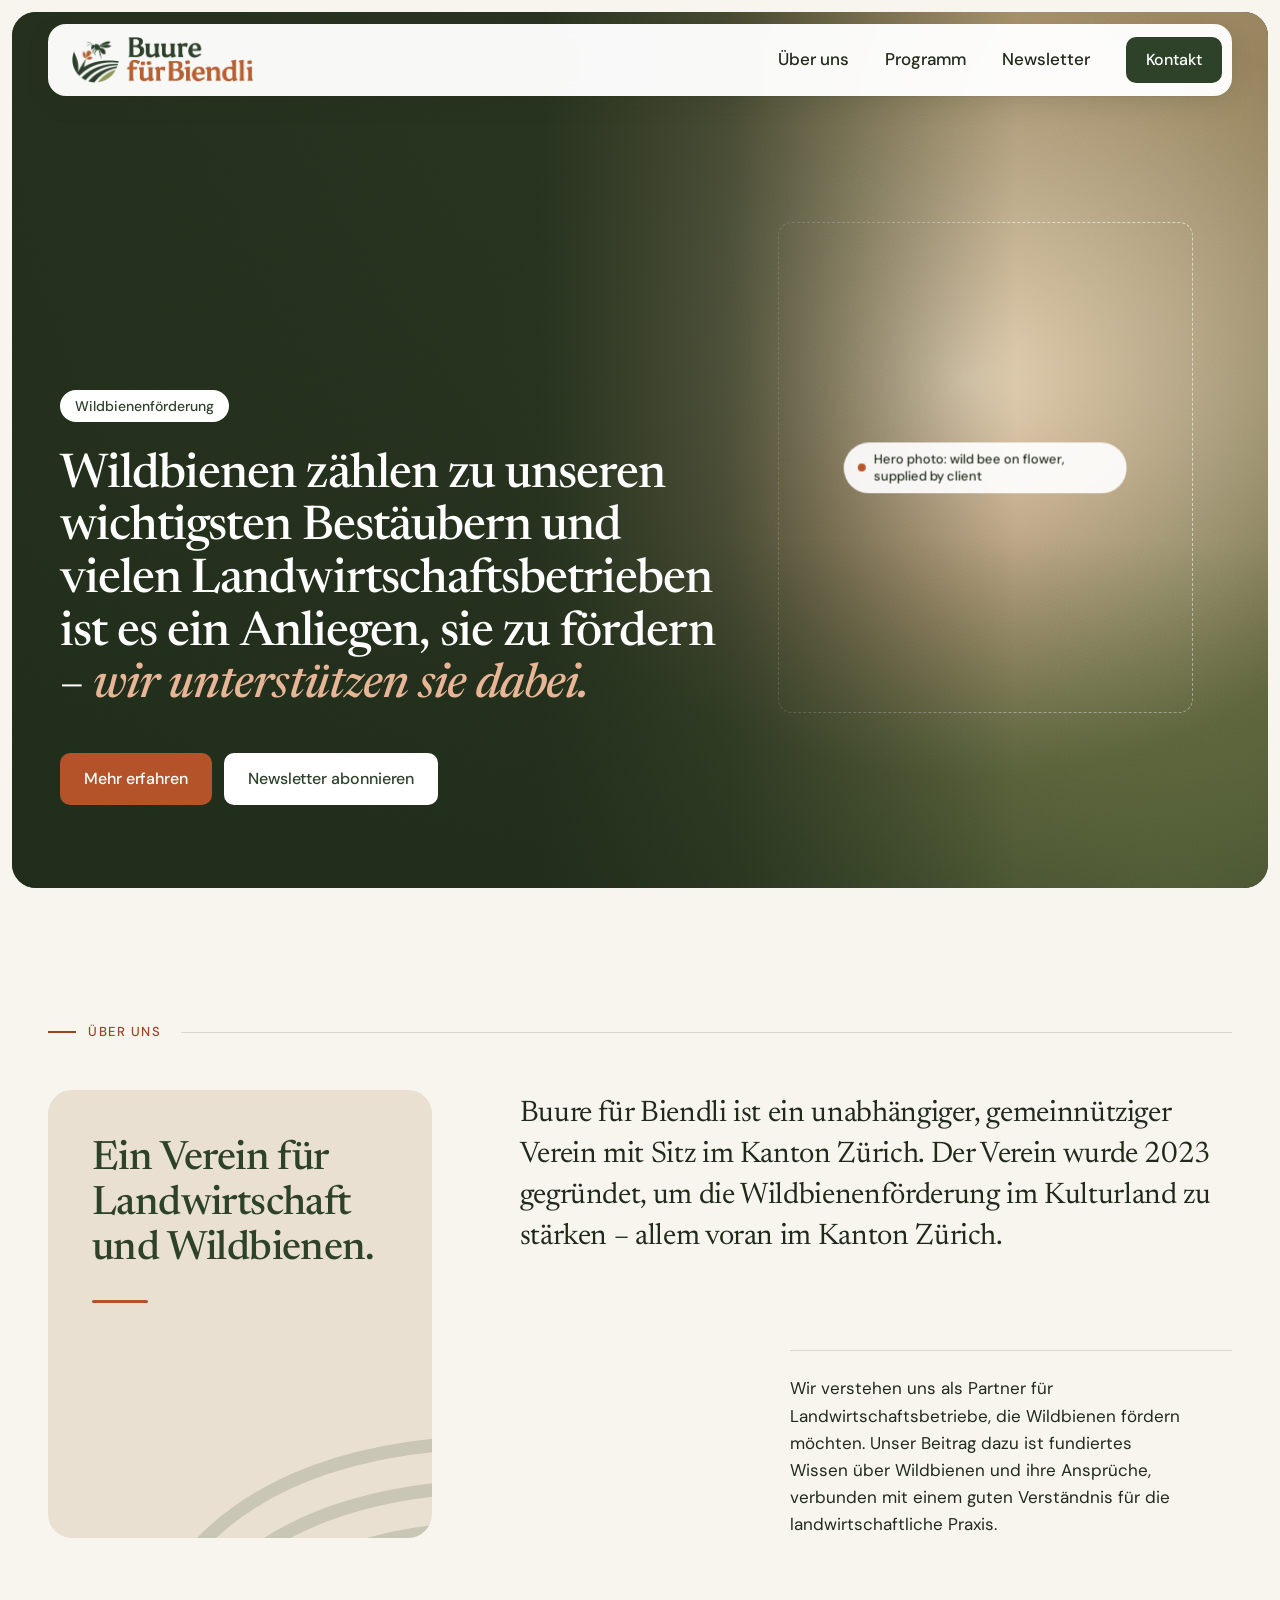
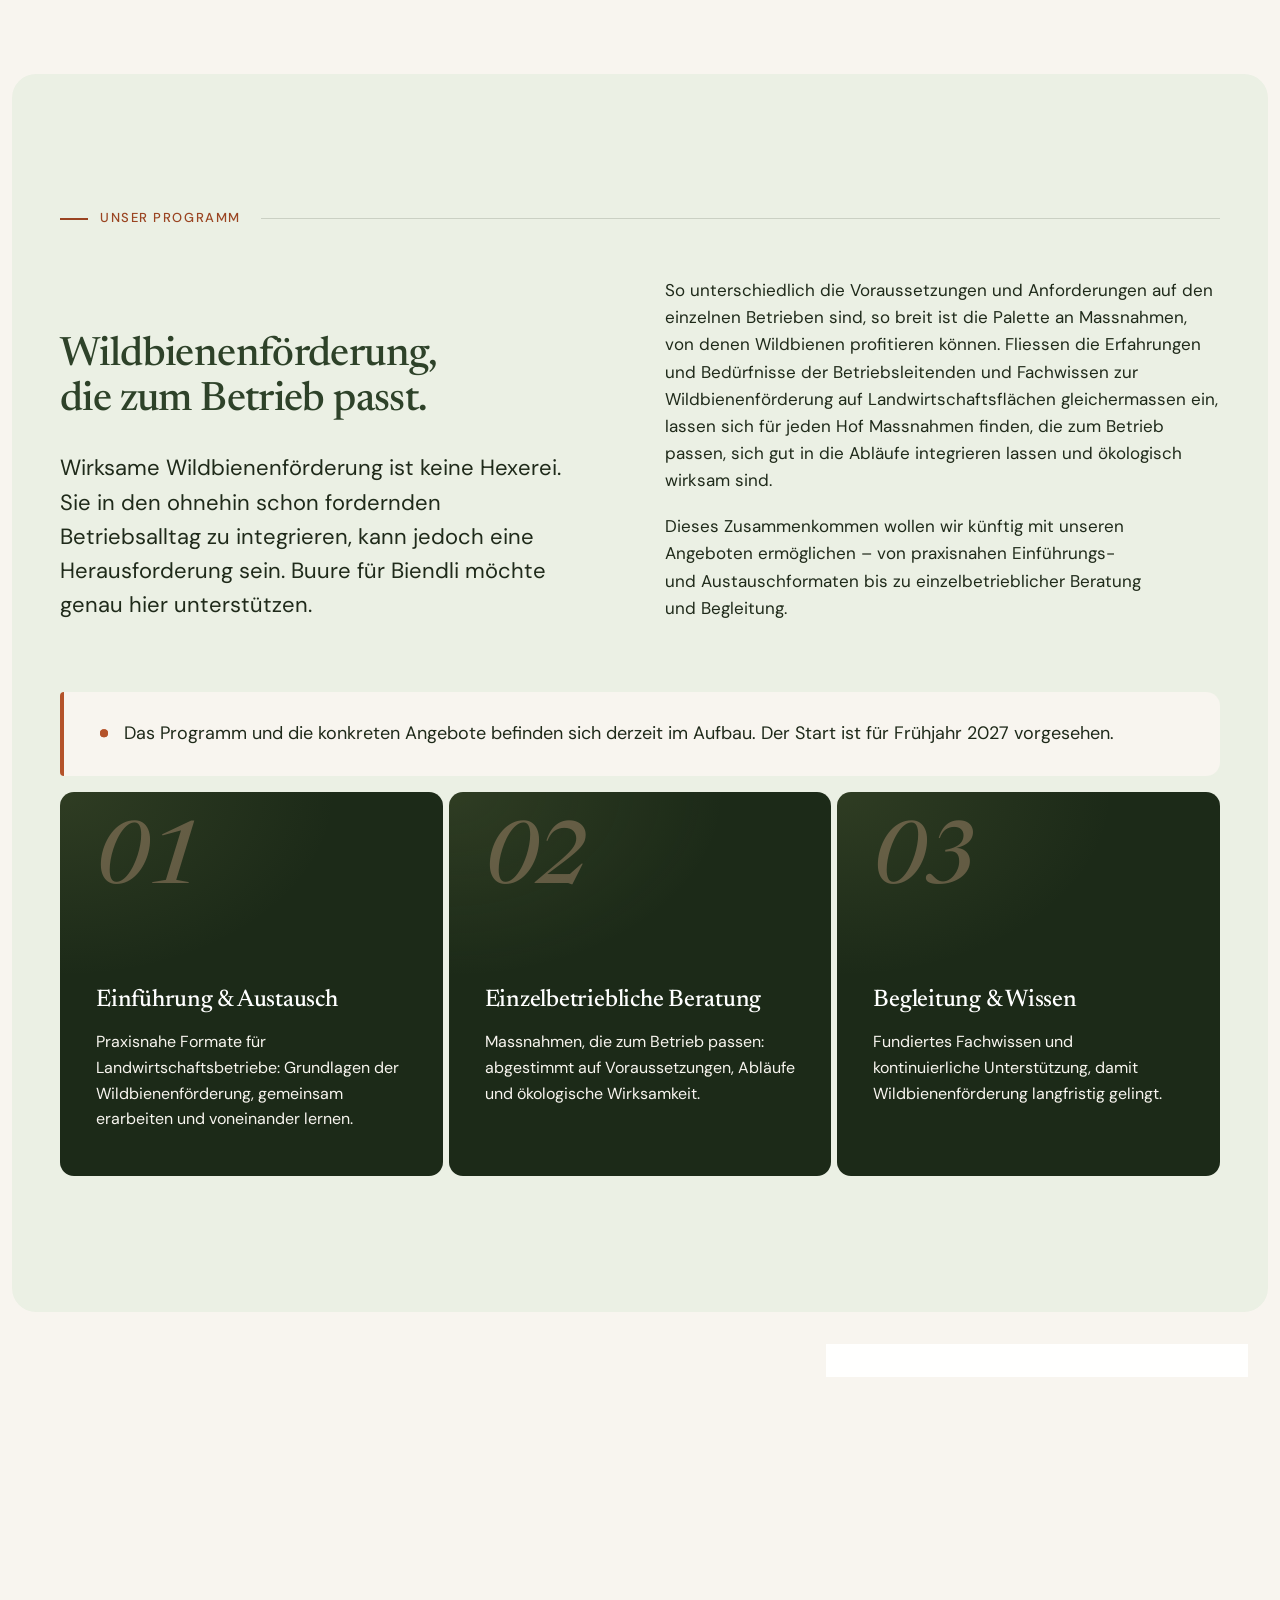
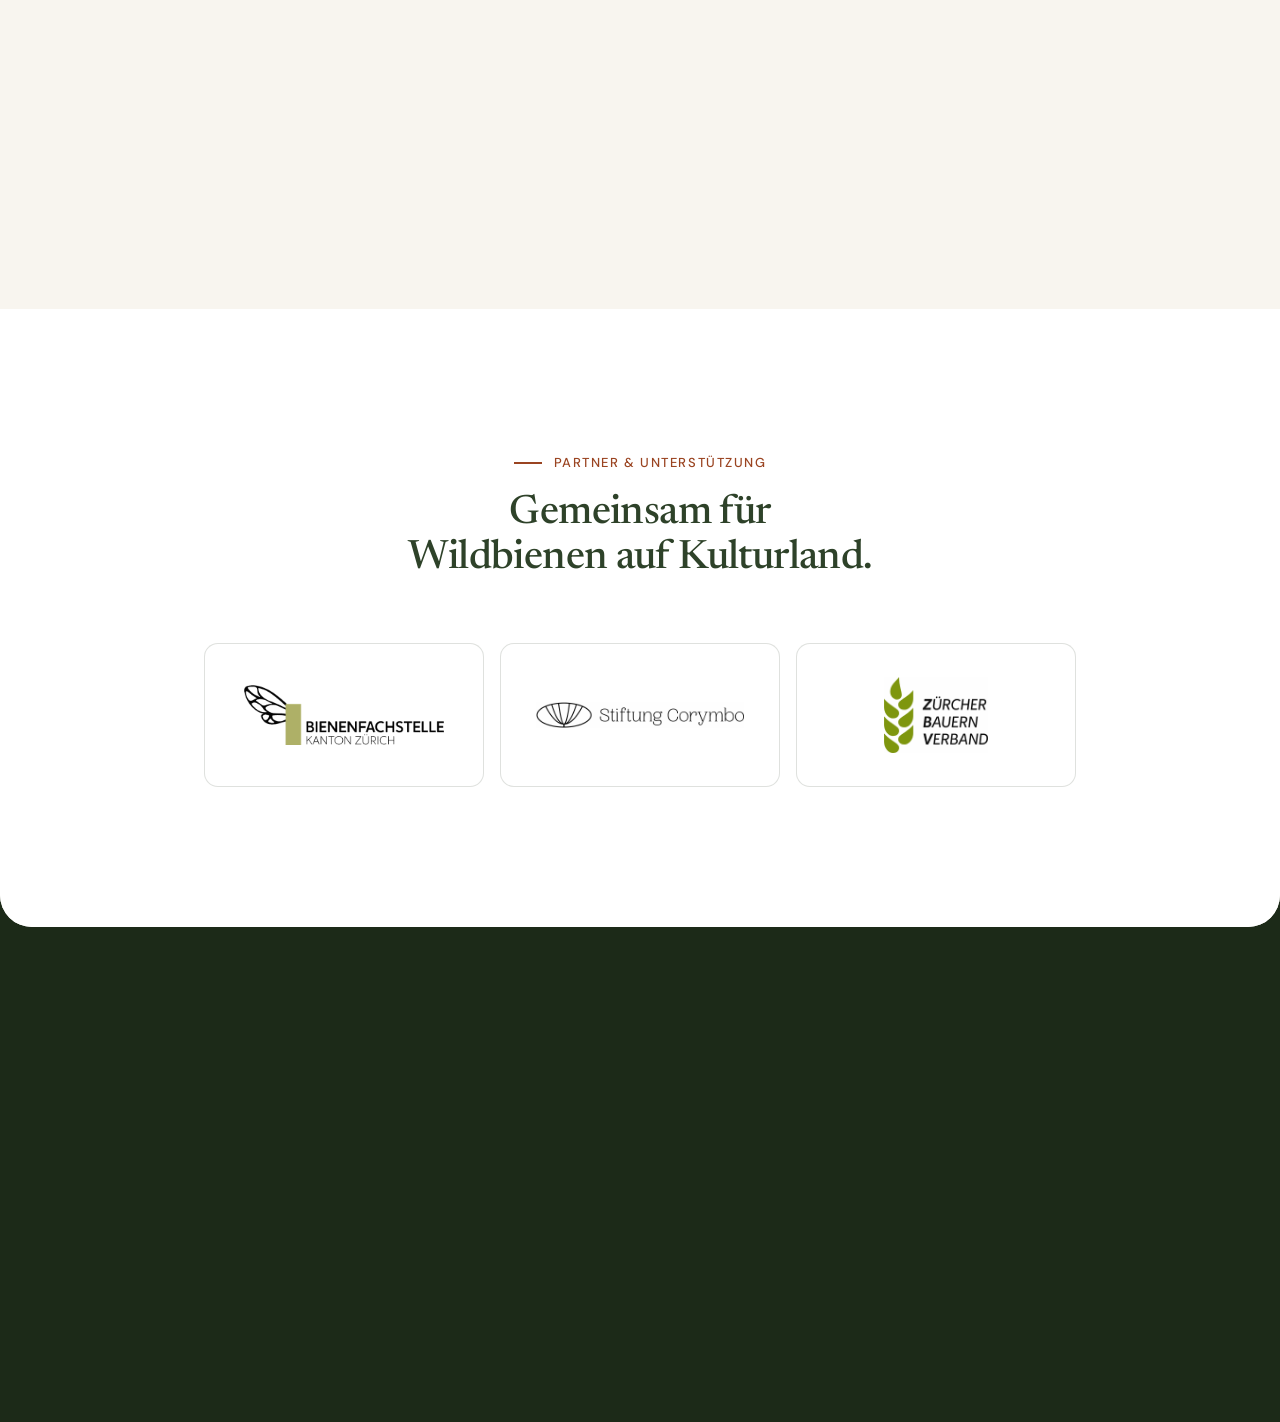
==== commit 5a4fd6bd: "Rebuild landing page as multi-file project with premium editorial design Split into index.html + tok" ====
--- a/index.html
+++ b/index.html
@@ -1,632 +1,272 @@
 <!doctype html>
 <html lang="de-CH">
 <head>
-<meta charset="utf-8">
-<meta name="viewport" content="width=device-width, initial-scale=1">
-<title>Buure für Biendli</title>
-<meta name="description" content="Wildbienen zählen zu unseren wichtigsten Bestäubern und vielen Landwirtschaftsbetrieben ist es ein Anliegen, sie zu fördern – wir unterstützen sie dabei.">
-<link rel="preconnect" href="https://fonts.googleapis.com">
-<link rel="preconnect" href="https://fonts.gstatic.com" crossorigin>
-<link rel="stylesheet" href="https://fonts.googleapis.com/css2?family=DM+Sans:opsz,wght@9..40,400;9..40,500&family=Newsreader:opsz,wght@6..72,500&display=swap">
-<style>
-:root {
-  /* Logo values sampled from the supplied artwork */
-  --green-dark: #2E4229;
-  --green-deep: #1E2D1A;
-  --green-pale: #EBF0E4;
-  --olive: #929D5B;
-  --terracotta: #B4532A;      /* buttons, rules, borders (white text 5:1) */
-  --terracotta-ink: #9A4421;  /* small text on light surfaces */
-  --cream: #F8F5EF;
-  --sand: #E9E0D2;
-  --text: #1F2A1A;
-  --white: #FFFFFF;
-  --line: #E4DED2;
-
-  --font-serif: "Newsreader", Georgia, "Times New Roman", serif;
-  --font-sans: "DM Sans", system-ui, -apple-system, "Segoe UI", Roboto, sans-serif;
-
-  --container: 75rem;
-  --gutter: 1.5rem;
-  --section-y: 3.75rem;
-  --radius: 0.625rem;
-  --radius-lg: 0.75rem;
-}
-@media (min-width: 48rem) { :root { --gutter: 3rem; --section-y: 5.5rem; } }
-@media (min-width: 64rem) { :root { --section-y: 7rem; } }
-
-*, *::before, *::after { box-sizing: border-box; }
-html { -webkit-text-size-adjust: 100%; }
-@media (prefers-reduced-motion: no-preference) { html { scroll-behavior: smooth; } }
-body {
-  margin: 0;
-  background: var(--cream);
-  color: var(--text);
-  font-family: var(--font-sans);
-  font-size: 1.0625rem;
-  line-height: 1.55;
-  -webkit-font-smoothing: antialiased;
-}
-img { display: block; max-width: 100%; height: auto; }
-p { margin: 0 0 1.1em; }
-p:last-child { margin-bottom: 0; }
-a { color: inherit; }
-h1, h2, h3 {
-  margin: 0;
-  font-family: var(--font-serif);
-  font-weight: 500;
-  line-height: 1.15;
-  letter-spacing: -0.01em;
-  overflow-wrap: break-word;
-}
-h1 { font-size: clamp(1.875rem, 1.35rem + 1.6vw, 2.875rem); line-height: 1.12; }
-h2 { font-size: clamp(1.625rem, 1.2rem + 1.3vw, 2.375rem); }
-h3 { font-size: clamp(1.375rem, 1.3rem + 0.25vw, 1.5rem); line-height: 1.25; }
-@media (max-width: 37.5rem) { h1, h2, h3 { hyphens: auto; -webkit-hyphens: auto; } }
-
-:focus-visible { outline: 3px solid var(--terracotta); outline-offset: 3px; border-radius: 4px; }
-.on-dark :focus-visible { outline-color: var(--cream); }
-
-.container { width: 100%; max-width: calc(var(--container) + 2 * var(--gutter)); margin-inline: auto; padding-inline: var(--gutter); }
-.section { padding-block: var(--section-y); scroll-margin-top: 6rem; }
-
-.skip-link {
-  position: absolute; left: 1rem; top: -4rem; z-index: 100;
-  padding: 0.75rem 1rem; border-radius: var(--radius);
-  background: var(--green-dark); color: var(--white); text-decoration: none;
-}
-.skip-link:focus { top: 1rem; }
-
-/* Section label */
-.label {
-  display: inline-flex; align-items: center; gap: 0.75rem;
-  margin: 0 0 1.25rem;
-  font-size: 0.8125rem; font-weight: 500; line-height: 1.3;
-  letter-spacing: 0.12em; text-transform: uppercase;
-  color: var(--terracotta-ink);
-}
-.label::before { content: ""; flex: none; width: 1.75rem; height: 2px; background: currentColor; }
-.label--light { color: var(--cream); }
-
-.lead { font-size: 1.1875rem; line-height: 1.55; }
-@media (min-width: 64rem) { .lead { font-size: 1.25rem; } }
-
-/* Buttons */
-.btn {
-  display: inline-flex; align-items: center; justify-content: center;
-  min-height: 3rem; padding: 0.75rem 1.375rem;
-  border: 2px solid transparent; border-radius: var(--radius);
-  font: 500 1rem/1.2 var(--font-sans);
-  text-decoration: none; cursor: pointer;
-  transition: background-color .2s ease, color .2s ease, border-color .2s ease;
-}
-.btn--primary { background: var(--green-dark); color: var(--white); }
-.btn--primary:hover { background: var(--green-deep); }
-.btn--accent { background: var(--terracotta); color: var(--white); }
-.btn--accent:hover { background: #9A4421; }
-.btn--light { background: var(--white); color: var(--green-dark); }
-.btn--light:hover { background: var(--cream); }
-
-/* Placeholder frames (to be replaced by client photography) */
-.ph {
-  position: relative; overflow: hidden;
-  background:
-    repeating-linear-gradient(135deg, rgba(255,255,255,.045) 0 1px, transparent 1px 14px),
-    linear-gradient(150deg, #CDB898 0%, #B08C66 30%, #8E7350 58%, #5E5A3C 100%);
-}
-.ph__tag {
-  position: absolute; z-index: 1;
-  max-width: calc(100% - 2rem);
-  padding: 0.5rem 0.75rem; border-radius: 0.5rem;
-  background: rgba(255,255,255,.92); color: var(--text);
-  font-size: 0.875rem; font-weight: 500; line-height: 1.35;
-}
-
-/* ---------- Header ---------- */
-.site-header { position: fixed; inset: 1rem 0 auto; z-index: 50; pointer-events: none; }
-.nav-pill {
-  pointer-events: auto;
-  position: relative;
-  display: flex; align-items: center; gap: 1.5rem;
-  min-height: 4.5rem; padding: 0.625rem 0.625rem 0.625rem 1.5rem;
-  background: var(--white); border-radius: 1.25rem;
-  box-shadow: 0 6px 24px rgba(30,45,26,.10);
-  transition: box-shadow .25s ease;
-}
-.is-scrolled .nav-pill { box-shadow: 0 10px 32px rgba(30,45,26,.18); }
-.brand { display: block; flex: none; margin-right: auto; border-radius: 6px; }
-.brand img { width: auto; height: 2.75rem; }
-.nav { display: flex; align-items: center; gap: 2rem; }
-.nav__list { display: flex; gap: 2rem; margin: 0; padding: 0; list-style: none; }
-.nav__link {
-  display: inline-block; padding: 0.5rem 0;
-  font-weight: 500; text-decoration: none; color: var(--text);
-  background: linear-gradient(var(--terracotta), var(--terracotta)) left calc(100% - 0.25rem) / 0 2px no-repeat;
-  transition: background-size .25s ease;
-}
-.nav__link:hover { background-size: 100% 2px; }
-.nav-toggle {
-  display: none; flex: none;
-  width: 2.75rem; height: 2.75rem; padding: 0;
-  border: 0; border-radius: var(--radius); background: var(--green-pale);
-  cursor: pointer;
-}
-.nav-toggle__bars, .nav-toggle__bars::before, .nav-toggle__bars::after {
-  display: block; width: 1.25rem; height: 2px; margin: auto;
-  background: var(--green-dark); border-radius: 2px;
-  transition: transform .2s ease, opacity .2s ease;
-}
-.nav-toggle__bars { position: relative; }
-.nav-toggle__bars::before, .nav-toggle__bars::after { content: ""; position: absolute; left: 0; }
-.nav-toggle__bars::before { top: -6px; }
-.nav-toggle__bars::after { top: 6px; }
-.nav-toggle[aria-expanded="true"] .nav-toggle__bars { background: transparent; }
-.nav-toggle[aria-expanded="true"] .nav-toggle__bars::before { transform: translateY(6px) rotate(45deg); }
-.nav-toggle[aria-expanded="true"] .nav-toggle__bars::after { transform: translateY(-6px) rotate(-45deg); }
-
-@media (max-width: 55rem) {
-  .nav-pill { min-height: 4rem; padding-left: 1.125rem; }
-  .brand img { height: 2.375rem; }
-  .nav-toggle { display: block; }
-  .nav {
-    display: none;
-    position: absolute; top: calc(100% + 0.5rem); left: 0; right: 0;
-    flex-direction: column; align-items: stretch; gap: 0.75rem;
-    padding: 1rem; background: var(--white); border-radius: 1.25rem;
-    box-shadow: 0 16px 40px rgba(30,45,26,.18);
-  }
-  .nav.is-open { display: flex; }
-  .nav__list { flex-direction: column; gap: 0; }
-  .nav__link { display: block; padding: 0.75rem 0.5rem; background: none; border-bottom: 1px solid var(--line); }
-}
-
-/* ---------- Hero ---------- */
-.hero {
-  position: relative; isolation: isolate;
-  display: flex; align-items: center;
-  min-height: 40rem;
-  padding-block: 9.5rem 9rem;
-  color: var(--white);
-  background: var(--green-deep);
-}
-.hero__media { position: absolute; inset: 0; z-index: -2; }
-.hero__media .ph, .hero__media img { width: 100%; height: 100%; object-fit: cover; object-position: 75% center; }
-.hero__media .ph__tag { top: 50%; left: 75%; transform: translate(-50%, -50%); }
-.hero__media .ph::after {
-  content: ""; position: absolute; top: 18%; bottom: 18%; left: 58%; right: 8%;
-  border: 1.5px dashed rgba(255,255,255,.45); border-radius: var(--radius-lg);
-}
-.hero::before {
-  content: ""; position: absolute; inset: 0; z-index: -1;
-  background: linear-gradient(90deg,
-    rgba(30,45,26,.97) 0%, rgba(30,45,26,.94) 48%, rgba(30,45,26,.82) 60%, rgba(30,45,26,0) 84%);
-}
-@media (min-width: 60rem) and (max-width: 74.99rem) { .hero__content { max-width: 34rem; } }
-.hero__content { max-width: 44rem; }
-.badge {
-  display: inline-block; margin: 0 0 1.5rem;
-  padding: 0.375rem 0.875rem; border-radius: 999px;
-  background: var(--white); color: var(--green-dark);
-  font-size: 0.875rem; font-weight: 500; line-height: 1.4;
-}
-.hero h1 { max-width: 40rem; }
-.hero__actions { display: flex; flex-wrap: wrap; gap: 0.75rem; margin-top: 2.25rem; }
-
-@media (max-width: 59.99rem) {
-  .hero { align-items: flex-end; min-height: 0; padding-block: 17rem 3.5rem; }
-  .hero__media .ph, .hero__media img { object-position: 80% top; }
-  .hero__media .ph__tag { top: 7.5rem; left: auto; right: 1.25rem; transform: none; max-width: 14rem; }
-  .hero__media .ph::after { top: 6rem; bottom: auto; height: 9rem; left: 35%; right: 0.75rem; }
-  .hero::before {
-    background: linear-gradient(0deg,
-      rgba(30,45,26,.98) 0%, rgba(30,45,26,.95) 62%, rgba(30,45,26,.55) 74%, rgba(30,45,26,0) 88%);
-  }
-}
-@media (max-width: 35.99rem) { .hero__actions .btn { flex: 1 1 100%; } }
-
-/* ---------- Über uns ---------- */
-.about__grid { display: grid; gap: 2.5rem; }
-.about__head {
-  position: relative; overflow: hidden;
-  padding: 2.5rem 1.75rem 3rem;
-  background: var(--sand); border-radius: var(--radius-lg);
-}
-.about__head h2 { position: relative; color: var(--green-dark); }
-.rule { display: block; width: 3.5rem; height: 3px; margin-top: 1.5rem; background: var(--terracotta); border-radius: 2px; }
-.furrows { position: absolute; pointer-events: none; fill: none; stroke-linecap: round; }
-.about__head .furrows { right: -1.5rem; bottom: -1.75rem; width: 11rem; stroke: var(--green-dark); opacity: .1; }
-.about__body { max-width: 42rem; }
-.about__body .lead { color: var(--text); }
-
-@media (min-width: 60rem) {
-  .about { padding-top: 0; }
-  .about__grid { grid-template-columns: minmax(0, 35fr) minmax(0, 65fr); gap: 4.5rem; align-items: start; }
-  .about__head { margin-top: -5rem; padding: 3.25rem 2.75rem 5.5rem; }
-  .about__body { padding-top: 3.5rem; }
-}
-
-/* ---------- Programm ---------- */
-.program { background: var(--green-pale); }
-.program__grid { display: grid; gap: 1.75rem; }
-.program__intro h2 { color: var(--green-dark); margin-bottom: 1.5rem; }
-.program__text { max-width: 40rem; }
-.callout {
-  margin: 3rem 0 0; padding: 1.5rem 1.75rem;
-  background: var(--cream);
-  border-left: 4px solid var(--terracotta); border-radius: 4px var(--radius-lg) var(--radius-lg) 4px;
-  font-size: 1.0625rem; color: var(--text);
-}
-@media (min-width: 60rem) {
-  .program__grid { grid-template-columns: minmax(0, 11fr) minmax(0, 12fr); column-gap: 5.5rem; }
-  .program__text { padding-top: 4.25rem; }
-  .callout { font-size: 1.125rem; padding: 1.75rem 2.25rem; }
-}
-
-.cards {
-  display: grid; gap: 2px;
-  margin: 2.5rem 0 0; padding: 0; list-style: none;
-}
-.card {
-  position: relative;
-  padding: 2rem 1.75rem 2.25rem;
-  background: var(--green-deep); color: var(--cream);
-}
-.cards > .card:first-child { border-radius: var(--radius-lg) var(--radius-lg) 0 0; }
-.cards > .card:last-child { border-radius: 0 0 var(--radius-lg) var(--radius-lg); }
-.card__num {
-  display: block; margin-bottom: 1.5rem;
-  font-family: var(--font-serif); font-weight: 500;
-  font-size: 4rem; line-height: 0.9; letter-spacing: -0.02em;
-  color: rgba(196,108,64,.5);
-}
-.card h3 { margin-bottom: 0.875rem; color: var(--white); }
-.card p { font-size: 1rem; color: var(--cream); }
-@media (min-width: 52rem) {
-  .cards { grid-template-columns: repeat(3, minmax(0, 1fr)); }
-  .cards > .card:first-child { border-radius: var(--radius-lg) 0 0 var(--radius-lg); }
-  .cards > .card:last-child { border-radius: 0 var(--radius-lg) var(--radius-lg) 0; }
-  .card { padding: 2.5rem 2.25rem 2.75rem; }
-  .card__num { font-size: 5.25rem; margin-bottom: 2.25rem; }
-}
-
-/* ---------- Newsletter ---------- */
-.newsletter { position: relative; isolation: isolate; color: var(--cream); background: var(--green-deep); }
-.newsletter__media { position: absolute; inset: 0; z-index: -2; }
-.newsletter__media .ph, .newsletter__media img { width: 100%; height: 100%; object-fit: cover; }
-.newsletter__media .ph__tag { top: 1rem; right: 1rem; z-index: 2; }
-.newsletter__media::after {
-  content: ""; position: absolute; inset: 0;
-  background: linear-gradient(100deg, rgba(30,45,26,.95) 0%, rgba(30,45,26,.88) 60%, rgba(30,45,26,.8) 100%);
-}
-.newsletter__grid { display: grid; gap: 2.5rem; align-items: center; }
-.newsletter h2 { color: var(--white); margin-bottom: 1.25rem; }
-.newsletter__text p { max-width: 34rem; font-size: 1.1875rem; }
-.form {
-  padding: 1.5rem;
-  background: rgba(248,245,239,.06);
-  border: 1px solid rgba(248,245,239,.18); border-radius: var(--radius-lg);
-}
-.form__label { display: block; margin-bottom: 0.5rem; font-weight: 500; color: var(--cream); }
-.form__row { display: flex; flex-direction: column; gap: 0.75rem; }
-.form__input {
-  flex: 1 1 auto; min-width: 0; min-height: 3rem;
-  padding: 0.75rem 1rem;
-  border: 2px solid transparent; border-radius: var(--radius);
-  background: var(--white); color: var(--text);
-  font: 400 1rem/1.3 var(--font-sans);
-}
-.form__input::placeholder { color: #5F6858; opacity: 1; }
-.form__input:focus-visible { outline: 3px solid var(--cream); outline-offset: 2px; }
-.form__hint { margin-top: 0.875rem; font-size: 0.875rem; color: rgba(248,245,239,.85); }
-@media (max-width: 47.99rem) { .newsletter { padding-top: calc(var(--section-y) + 3.5rem); } }
-@media (min-width: 36rem) {
-  .form { padding: 2rem; }
-  .form__row { flex-direction: row; }
-  .form__row .btn { flex: none; }
-}
-@media (min-width: 60rem) {
-  .newsletter__grid { grid-template-columns: minmax(0, 6fr) minmax(0, 5fr); gap: 4.5rem; }
-  .newsletter { padding-block: calc(var(--section-y) + 1rem); }
-}
-
-/* ---------- Partner ---------- */
-.partners { background: var(--white); text-align: center; }
-.partners h2 { color: var(--green-dark); max-width: 36rem; margin-inline: auto; }
-.logos { position: relative; margin-top: 3rem; }
-.logos__track {
-  display: flex; gap: 1.25rem;
-  margin: 0; padding: 0.25rem; list-style: none;
-  overflow-x: auto; scroll-snap-type: x mandatory; scroll-behavior: smooth;
-  scrollbar-width: none;
-}
-.logos__track::-webkit-scrollbar { display: none; }
-.logos__track > :first-child { margin-left: auto; }
-.logos__track > :last-child { margin-right: auto; }
-.logo-tile {
-  flex: 0 0 17rem; height: 8.5rem;
-  display: grid; place-items: center;
-  padding: 1.5rem 1.75rem;
-  border: 1px solid var(--line); border-radius: var(--radius-lg);
-  scroll-snap-align: center;
-}
-.logo-tile img { width: var(--w, 100%); max-height: 100%; object-fit: contain; }
-.logos__controls { display: flex; justify-content: center; gap: 0.75rem; margin-top: 1.5rem; }
-.logos__controls[hidden] { display: none; }
-.logos__btn {
-  display: grid; place-items: center;
-  width: 2.75rem; height: 2.75rem; padding: 0;
-  border: 1.5px solid var(--green-dark); border-radius: var(--radius);
-  background: var(--white); color: var(--green-dark); cursor: pointer;
-}
-.logos__btn:hover:not(:disabled) { background: var(--green-dark); color: var(--white); }
-.logos__btn:disabled { opacity: .35; cursor: default; }
-.logos__btn svg { width: 1.125rem; height: 1.125rem; }
-@media (max-width: 59.99rem) { .logo-tile { flex-basis: 12.75rem; height: 7.5rem; padding: 1.25rem 1.5rem; } }
-@media (max-width: 30rem) { .logo-tile { flex-basis: 15rem; } }
-
-/* ---------- Footer ---------- */
-.site-footer { position: relative; overflow: hidden; background: var(--green-deep); color: var(--cream); font-size: 1rem; scroll-margin-top: 6rem; }
-.site-footer .furrows { right: -3rem; bottom: 3rem; width: 26rem; stroke: var(--cream); opacity: .05; }
-.footer__main { display: grid; gap: 2.75rem; padding-block: 4.5rem 3.5rem; }
-.footer__logo { height: 3.5rem; width: auto; margin-bottom: 1.75rem; }
-.footer__address { font-style: normal; line-height: 1.7; }
-.footer__address a { display: inline-block; margin-top: 0.75rem; text-underline-offset: 3px; }
-.footer__heading { margin-bottom: 1rem; font-size: 1.25rem; color: var(--white); }
-.footer__nav ul { margin: 0; padding: 0; list-style: none; }
-.footer__nav a { display: inline-block; padding: 0.3rem 0; text-decoration: none; }
-.footer__nav a:hover, .footer__legal a:hover, .footer__address a:hover { color: var(--white); text-decoration: underline; text-underline-offset: 3px; }
-.footer__bottom {
-  display: flex; flex-wrap: wrap; align-items: center; justify-content: space-between; gap: 1rem 2rem;
-  padding-block: 1.5rem 2rem;
-  border-top: 1px solid rgba(248,245,239,.18);
-  font-size: 0.875rem;
-}
-.footer__legal { display: flex; flex-wrap: wrap; gap: 0.5rem 1.75rem; margin: 0; padding: 0; list-style: none; }
-.footer__legal a { text-decoration: none; }
-.footer__host { height: 1.25rem; width: auto; opacity: .75; }
-@media (min-width: 48rem) {
-  .footer__main { grid-template-columns: minmax(0, 1fr) auto; padding-block: 5.5rem 4.5rem; }
-  .footer__nav { min-width: 14rem; }
-}
-</style>
+  <meta charset="utf-8">
+  <meta name="viewport" content="width=device-width, initial-scale=1, viewport-fit=cover">
+  <title>Buure für Biendli – Wildbienenförderung im Kulturland</title>
+  <meta name="description" content="Wildbienen zählen zu unseren wichtigsten Bestäubern und vielen Landwirtschaftsbetrieben ist es ein Anliegen, sie zu fördern – wir unterstützen sie dabei.">
+  <meta name="theme-color" content="#1C2A18">
+  <link rel="icon" type="image/png" href="assets/img/favicon.png">
+  <link rel="apple-touch-icon" href="assets/img/apple-touch-icon.png">
+
+  <link rel="preconnect" href="https://fonts.googleapis.com">
+  <link rel="preconnect" href="https://fonts.gstatic.com" crossorigin>
+  <link rel="stylesheet" href="https://fonts.googleapis.com/css2?family=DM+Sans:opsz,wght@9..40,400;9..40,500&family=Newsreader:ital,opsz,wght@0,6..72,500;1,6..72,500&display=swap">
+
+  <link rel="stylesheet" href="assets/css/tokens.css">
+  <link rel="stylesheet" href="assets/css/base.css">
+  <link rel="stylesheet" href="assets/css/components.css">
+  <link rel="stylesheet" href="assets/css/sections.css">
+
+  <script>document.documentElement.classList.add('js');</script>
+  <script src="assets/js/main.js" defer></script>
 </head>
 <body>
-<a class="skip-link" href="#inhalt">Zum Inhalt springen</a>
-
-<header class="site-header" id="top">
-  <div class="container">
-    <div class="nav-pill">
-      <a class="brand" href="#top">
-        <img src="[data-uri]" alt="Buure für Biendli" width="503" height="128">
-      </a>
-      <button class="nav-toggle" type="button" aria-expanded="false" aria-controls="hauptnavigation" aria-label="Menü">
-        <span class="nav-toggle__bars" aria-hidden="true"></span>
-      </button>
-      <nav class="nav" id="hauptnavigation" aria-label="Hauptnavigation">
-        <ul class="nav__list">
-          <li><a class="nav__link" href="#ueber-uns">Über uns</a></li>
-          <li><a class="nav__link" href="#programm">Programm</a></li>
-          <li><a class="nav__link" href="#newsletter">Newsletter</a></li>
+  <a class="skip-link" href="#inhalt">Zum Inhalt springen</a>
+
+  <!-- ============ Header ============ -->
+  <header class="site-header" data-header>
+    <div class="container">
+      <div class="nav-pill">
+        <a class="brand" href="#top" aria-label="Buure für Biendli – zum Seitenanfang">
+          <img src="assets/img/logo-bfb.png" alt="Buure für Biendli" width="755" height="192">
+        </a>
+
+        <nav class="nav" aria-label="Hauptnavigation">
+          <ul class="nav__list">
+            <li><a class="nav__link" href="#ueber-uns">Über uns</a></li>
+            <li><a class="nav__link" href="#programm">Programm</a></li>
+            <li><a class="nav__link" href="#newsletter">Newsletter</a></li>
+          </ul>
+          <a class="btn btn--primary btn--sm" href="#kontakt"><span class="btn__label">Kontakt</span></a>
+        </nav>
+
+        <button class="menu-toggle" type="button" aria-expanded="false" aria-controls="mobile-menu" aria-label="Menü" data-menu-toggle>
+          <span class="menu-toggle__bars" aria-hidden="true"></span>
+        </button>
+      </div>
+    </div>
+
+    <div class="mobile-menu" id="mobile-menu" data-menu hidden>
+      <nav class="mobile-menu__inner container" aria-label="Hauptnavigation mobil">
+        <ul class="mobile-menu__list">
+          <li><a href="#ueber-uns">Über uns</a></li>
+          <li><a href="#programm">Programm</a></li>
+          <li><a href="#newsletter">Newsletter</a></li>
         </ul>
-        <a class="btn btn--primary" href="#kontakt">Kontakt</a>
+        <a class="btn btn--light" href="#kontakt"><span class="btn__label">Kontakt</span></a>
       </nav>
     </div>
-  </div>
-</header>
-
-<main id="inhalt">
-
-  <section class="hero on-dark" aria-labelledby="hero-title">
-    <div class="hero__media">
-      <!-- Replace with: <img src="…" alt="…" width="…" height="…" fetchpriority="high"> -->
-      <div class="ph" role="img" aria-label="Hero photo: wild bee on flower, supplied by client" lang="en">
-        <span class="ph__tag" aria-hidden="true">Hero photo: wild bee on flower, supplied by client</span>
+  </header>
+
+  <main id="inhalt">
+
+    <!-- ============ Hero ============ -->
+    <section class="hero" id="top" aria-labelledby="hero-title">
+      <div class="hero__frame on-dark">
+        <div class="hero__media" data-parallax>
+          <!-- Replace placeholder with: <img src="…" alt="Wildbiene auf einer Blüte" width="…" height="…" fetchpriority="high"> -->
+          <div class="ph ph--hero" role="img" aria-label="Hero photo: wild bee on flower, supplied by client" lang="en">
+            <span class="ph__frame" aria-hidden="true"></span>
+            <span class="ph__tag" aria-hidden="true"><span class="ph__dot"></span>Hero photo: wild bee on flower, supplied by client</span>
+          </div>
+        </div>
+        <span class="grain" aria-hidden="true"></span>
+
+        <div class="container hero__inner">
+          <div class="hero__content" data-hero-content>
+            <p class="badge" data-intro style="--d: 0">Wildbienenförderung</p>
+            <h1 id="hero-title" class="hero__title" data-split>Wildbienen zählen zu unseren wichtigsten Bestäubern und vielen Landwirtschaftsbetrieben ist es ein Anliegen, sie zu fördern – <em>wir unterstützen sie dabei.</em></h1>
+            <div class="hero__actions" data-intro style="--d: 9">
+              <a class="btn btn--accent" href="#ueber-uns"><span class="btn__label">Mehr erfahren</span></a>
+              <a class="btn btn--light" href="#newsletter"><span class="btn__label">Newsletter abonnieren</span></a>
+            </div>
+          </div>
+        </div>
+      </div>
+    </section>
+
+    <!-- ============ Über uns ============ -->
+    <section class="section about" id="ueber-uns" aria-labelledby="about-title">
+      <div class="container">
+        <div class="section-head" data-reveal>
+          <p class="label">Über uns</p>
+          <span class="section-head__line" aria-hidden="true"></span>
+        </div>
+
+        <div class="about__grid">
+          <div class="about__panel" data-reveal>
+            <h2 id="about-title">Ein Verein für Landwirtschaft und Wildbienen.</h2>
+            <span class="rule" aria-hidden="true"></span>
+            <svg class="furrows about__furrows" viewBox="0 0 320 200" aria-hidden="true" focusable="false" data-draw>
+              <path pathLength="1" d="M10 196 C 70 112 170 66 316 58"/>
+              <path pathLength="1" d="M58 204 C 112 146 196 112 316 104"/>
+              <path pathLength="1" d="M118 210 C 164 174 232 152 316 148"/>
+            </svg>
+          </div>
+
+          <div class="about__body" data-reveal-group>
+            <p class="about__lead">Buure für Biendli ist ein unabhängiger, gemeinnütziger Verein mit Sitz im Kanton Zürich. Der Verein wurde 2023 gegründet, um die Wildbienenförderung im Kulturland zu stärken – allem voran im Kanton Zürich.</p>
+            <p class="about__text">Wir verstehen uns als Partner für Landwirtschaftsbetriebe, die Wildbienen fördern möchten. Unser Beitrag dazu ist fundiertes Wissen über Wildbienen und ihre Ansprüche, verbunden mit einem guten Verständnis für die landwirtschaftliche Praxis.</p>
+          </div>
+        </div>
+      </div>
+    </section>
+
+    <!-- ============ Unser Programm ============ -->
+    <section class="program" id="programm" aria-labelledby="program-title">
+      <div class="program__frame">
+        <div class="container">
+          <div class="section-head" data-reveal>
+            <p class="label">Unser Programm</p>
+            <span class="section-head__line" aria-hidden="true"></span>
+          </div>
+
+          <div class="program__grid">
+            <div class="program__intro" data-reveal-group>
+              <h2 id="program-title">Wildbienenförderung, die zum Betrieb passt.</h2>
+              <p class="lead">Wirksame Wildbienenförderung ist keine Hexerei. Sie in den ohnehin schon fordernden Betriebsalltag zu integrieren, kann jedoch eine Herausforderung sein. Buure für Biendli möchte genau hier unterstützen.</p>
+            </div>
+            <div class="program__text" data-reveal-group>
+              <p>So unterschiedlich die Voraussetzungen und Anforderungen auf den einzelnen Betrieben sind, so breit ist die Palette an Massnahmen, von denen Wildbienen profitieren können. Fliessen die Erfahrungen und Bedürfnisse der Betriebsleitenden und Fachwissen zur Wildbienenförderung auf Landwirtschaftsflächen gleichermassen ein, lassen sich für jeden Hof Massnahmen finden, die zum Betrieb passen, sich gut in die Abläufe integrieren lassen und ökologisch wirksam sind.</p>
+              <p>Dieses Zusammenkommen wollen wir künftig mit unseren Angeboten ermöglichen – von praxisnahen Einführungs- und Austauschformaten bis zu einzelbetrieblicher Beratung und Begleitung.</p>
+            </div>
+          </div>
+
+          <p class="callout" data-reveal>
+            <span class="callout__dot" aria-hidden="true"></span>
+            <span>Das Programm und die konkreten Angebote befinden sich derzeit im Aufbau. Der Start ist für Frühjahr 2027 vorgesehen.</span>
+          </p>
+
+          <ul class="cards on-dark" data-reveal-group>
+            <li class="card">
+              <span class="card__num" aria-hidden="true">01</span>
+              <div class="card__body">
+                <h3>Einführung &amp; Austausch</h3>
+                <p>Praxisnahe Formate für Landwirtschaftsbetriebe: Grundlagen der Wildbienenförderung, gemeinsam erarbeiten und voneinander lernen.</p>
+              </div>
+            </li>
+            <li class="card">
+              <span class="card__num" aria-hidden="true">02</span>
+              <div class="card__body">
+                <h3>Einzelbetriebliche Beratung</h3>
+                <p>Massnahmen, die zum Betrieb passen: abgestimmt auf Voraussetzungen, Abläufe und ökologische Wirksamkeit.</p>
+              </div>
+            </li>
+            <li class="card">
+              <span class="card__num" aria-hidden="true">03</span>
+              <div class="card__body">
+                <h3>Begleitung &amp; Wissen</h3>
+                <p>Fundiertes Fachwissen und kontinuierliche Unterstützung, damit Wildbienenförderung langfristig gelingt.</p>
+              </div>
+            </li>
+          </ul>
+        </div>
+      </div>
+    </section>
+
+    <!-- ============ Newsletter ============ -->
+    <section class="newsletter" id="newsletter" aria-labelledby="newsletter-title">
+      <div class="newsletter__frame on-dark">
+        <div class="newsletter__media">
+          <!-- Replace placeholder with: <img src="…" alt="" loading="lazy"> -->
+          <div class="ph ph--field" role="img" aria-label="Background photo: farmland or flower strip, supplied by client" lang="en">
+            <span class="ph__tag" aria-hidden="true"><span class="ph__dot"></span>Background photo: farmland or flower strip, supplied by client</span>
+          </div>
+        </div>
+        <span class="grain" aria-hidden="true"></span>
+
+        <div class="container newsletter__grid">
+          <div class="newsletter__text" data-reveal-group>
+            <p class="label label--light">Auf dem Laufenden bleiben</p>
+            <h2 id="newsletter-title">Wir halten Sie auf dem Laufenden.</h2>
+            <p>Erfahren Sie direkt, wenn unsere ersten Angebote starten und es Neues von Buure für Biendli gibt.</p>
+          </div>
+
+          <!-- Placeholder form: to be replaced by the Infomaniak newsletter embed -->
+          <form class="nl-form" action="#" method="post" data-reveal>
+            <label class="nl-form__label" for="nl-email">E-Mail-Adresse</label>
+            <div class="nl-form__field">
+              <input class="nl-form__input" id="nl-email" name="email" type="email" autocomplete="email" placeholder="E-Mail-Adresse" required aria-describedby="nl-hint">
+              <button class="btn btn--accent" type="submit"><span class="btn__label">Newsletter abonnieren</span></button>
+            </div>
+            <p class="nl-form__hint" id="nl-hint">Hinweis zum Datenschutz (Text folgt)</p>
+          </form>
+        </div>
+      </div>
+    </section>
+
+    <!-- ============ Partner ============ -->
+    <section class="section partners" aria-labelledby="partners-title">
+      <div class="container">
+        <div class="partners__head" data-reveal-group>
+          <p class="label">Partner &amp; Unterstützung</p>
+          <h2 id="partners-title">Gemeinsam für Wildbienen auf Kulturland.</h2>
+        </div>
+
+        <div class="logos" data-logos data-reveal>
+          <!-- Up to 9 logos: add <li class="logo-tile"> items; arrows appear automatically when they no longer fit. -->
+          <ul class="logos__track" data-logos-track aria-label="Partner">
+            <li class="logo-tile"><img src="assets/img/partner-bienenfachstelle.png" alt="Bienenfachstelle Kanton Zürich" width="530" height="160" loading="lazy" style="--w: 12.5rem"></li>
+            <li class="logo-tile"><img src="assets/img/partner-corymbo.png" alt="Stiftung Corymbo" width="944" height="120" loading="lazy" style="--w: 13rem"></li>
+            <li class="logo-tile"><img src="assets/img/partner-zbv.png" alt="Zürcher Bauernverband" width="220" height="160" loading="lazy" style="--w: 6.5rem"></li>
+          </ul>
+          <div class="logos__controls" data-logos-controls hidden>
+            <button class="round-btn" type="button" data-dir="-1" aria-label="Vorherige Partner">
+              <svg viewBox="0 0 20 20" aria-hidden="true" focusable="false"><path d="M12.5 4 6.5 10l6 6"/></svg>
+            </button>
+            <button class="round-btn" type="button" data-dir="1" aria-label="Nächste Partner">
+              <svg viewBox="0 0 20 20" aria-hidden="true" focusable="false"><path d="m7.5 4 6 6-6 6"/></svg>
+            </button>
+          </div>
+        </div>
+      </div>
+    </section>
+
+  </main>
+
+  <!-- ============ Footer ============ -->
+  <footer class="site-footer on-dark" id="kontakt">
+    <span class="grain" aria-hidden="true"></span>
+    <svg class="furrows footer__furrows" viewBox="0 0 320 200" aria-hidden="true" focusable="false">
+      <path d="M10 196 C 70 112 170 66 316 58"/>
+      <path d="M58 204 C 112 146 196 112 316 104"/>
+      <path d="M118 210 C 164 174 232 152 316 148"/>
+    </svg>
+
+    <div class="container">
+      <div class="footer__main">
+        <div class="footer__brand">
+          <img class="footer__logo" src="assets/img/logo-bfb-negativ.png" alt="Buure für Biendli" width="755" height="192" loading="lazy">
+          <address class="footer__address">
+            Buure für Biendli<br>
+            c/o Zürcher Bauernverband<br>
+            Lagerstrasse 14<br>
+            8600 Dübendorf<br>
+            <a class="footer__mail" href="mailto:kav@buurefuerbiendli.ch">kav@buurefuerbiendli.ch</a>
+          </address>
+        </div>
+
+        <nav class="footer__nav" aria-labelledby="footer-nav-title">
+          <h2 class="footer__heading" id="footer-nav-title">Navigation</h2>
+          <ul>
+            <li><a href="#ueber-uns">Über uns</a></li>
+            <li><a href="#programm">Unser Programm</a></li>
+            <li><a href="#newsletter">Newsletter</a></li>
+            <li><a href="#kontakt">Kontakt</a></li>
+          </ul>
+        </nav>
+      </div>
+
+      <div class="footer__bottom">
+        <ul class="footer__legal">
+          <li>© 2026 Buure für Biendli</li>
+          <li><a href="#">Datenschutzerklärung</a></li>
+          <li><a href="#">Impressum</a></li>
+        </ul>
+        <img class="footer__host" src="assets/img/infomaniak.png" alt="Infomaniak" width="228" height="64" loading="lazy">
       </div>
     </div>
-    <div class="container">
-      <div class="hero__content">
-        <p class="badge">Wildbienenförderung</p>
-        <h1 id="hero-title">Wildbienen zählen zu unseren wichtigsten Bestäubern und vielen Landwirtschaftsbetrieben ist es ein Anliegen, sie zu fördern – wir unterstützen sie dabei.</h1>
-        <div class="hero__actions">
-          <a class="btn btn--accent" href="#ueber-uns">Mehr erfahren</a>
-          <a class="btn btn--light" href="#newsletter">Newsletter abonnieren</a>
-        </div>
-      </div>
-    </div>
-  </section>
-
-  <section class="section about" id="ueber-uns" aria-labelledby="about-title">
-    <div class="container about__grid">
-      <div class="about__head">
-        <p class="label">Über uns</p>
-        <h2 id="about-title">Ein Verein für Landwirtschaft und Wildbienen.</h2>
-        <span class="rule" aria-hidden="true"></span>
-        <svg class="furrows" viewBox="0 0 220 140" aria-hidden="true" focusable="false">
-          <path d="M8 132 C 60 70 130 44 214 40" stroke-width="12"/>
-          <path d="M40 140 C 86 96 146 76 214 72" stroke-width="12"/>
-          <path d="M84 146 C 120 120 166 106 214 104" stroke-width="12"/>
-        </svg>
-      </div>
-      <div class="about__body">
-        <p class="lead">Buure für Biendli ist ein unabhängiger, gemeinnütziger Verein mit Sitz im Kanton Zürich. Der Verein wurde 2023 gegründet, um die Wildbienenförderung im Kulturland zu stärken – allem voran im Kanton Zürich.</p>
-        <p>Wir verstehen uns als Partner für Landwirtschaftsbetriebe, die Wildbienen fördern möchten. Unser Beitrag dazu ist fundiertes Wissen über Wildbienen und ihre Ansprüche, verbunden mit einem guten Verständnis für die landwirtschaftliche Praxis.</p>
-      </div>
-    </div>
-  </section>
-
-  <section class="section program" id="programm" aria-labelledby="program-title">
-    <div class="container">
-      <div class="program__grid">
-        <div class="program__intro">
-          <p class="label">Unser Programm</p>
-          <h2 id="program-title">Wildbienenförderung, die zum Betrieb passt.</h2>
-          <p class="lead">Wirksame Wildbienenförderung ist keine Hexerei. Sie in den ohnehin schon fordernden Betriebsalltag zu integrieren, kann jedoch eine Herausforderung sein. Buure für Biendli möchte genau hier unterstützen.</p>
-        </div>
-        <div class="program__text">
-          <p>So unterschiedlich die Voraussetzungen und Anforderungen auf den einzelnen Betrieben sind, so breit ist die Palette an Massnahmen, von denen Wildbienen profitieren können. Fliessen die Erfahrungen und Bedürfnisse der Betriebsleitenden und Fachwissen zur Wildbienenförderung auf Landwirtschaftsflächen gleichermassen ein, lassen sich für jeden Hof Massnahmen finden, die zum Betrieb passen, sich gut in die Abläufe integrieren lassen und ökologisch wirksam sind.</p>
-          <p>Dieses Zusammenkommen wollen wir künftig mit unseren Angeboten ermöglichen – von praxisnahen Einführungs- und Austauschformaten bis zu einzelbetrieblicher Beratung und Begleitung.</p>
-        </div>
-      </div>
-
-      <p class="callout">Das Programm und die konkreten Angebote befinden sich derzeit im Aufbau. Der Start ist für Frühjahr 2027 vorgesehen.</p>
-
-      <ul class="cards on-dark">
-        <li class="card">
-          <span class="card__num" aria-hidden="true">01</span>
-          <h3>Einführung &amp; Austausch</h3>
-          <p>Praxisnahe Formate für Landwirtschaftsbetriebe: Grundlagen der Wildbienenförderung, gemeinsam erarbeiten und voneinander lernen.</p>
-        </li>
-        <li class="card">
-          <span class="card__num" aria-hidden="true">02</span>
-          <h3>Einzelbetriebliche Beratung</h3>
-          <p>Massnahmen, die zum Betrieb passen: abgestimmt auf Voraussetzungen, Abläufe und ökologische Wirksamkeit.</p>
-        </li>
-        <li class="card">
-          <span class="card__num" aria-hidden="true">03</span>
-          <h3>Begleitung &amp; Wissen</h3>
-          <p>Fundiertes Fachwissen und kontinuierliche Unterstützung, damit Wildbienenförderung langfristig gelingt.</p>
-        </li>
-      </ul>
-    </div>
-  </section>
-
-  <section class="section newsletter on-dark" id="newsletter" aria-labelledby="newsletter-title">
-    <div class="newsletter__media">
-      <!-- Replace with: <img src="…" alt="" loading="lazy"> -->
-      <div class="ph" role="img" aria-label="Background photo: farmland or flower strip, supplied by client" lang="en">
-        <span class="ph__tag" aria-hidden="true">Background photo: farmland or flower strip, supplied by client</span>
-      </div>
-    </div>
-    <div class="container newsletter__grid">
-      <div class="newsletter__text">
-        <p class="label label--light">Auf dem Laufenden bleiben</p>
-        <h2 id="newsletter-title">Wir halten Sie auf dem Laufenden.</h2>
-        <p>Erfahren Sie direkt, wenn unsere ersten Angebote starten und es Neues von Buure für Biendli gibt.</p>
-      </div>
-      <!-- Placeholder: to be replaced by the Infomaniak newsletter embed -->
-      <form class="form" action="#" method="post">
-        <label class="form__label" for="nl-email">E-Mail-Adresse</label>
-        <div class="form__row">
-          <input class="form__input" id="nl-email" name="email" type="email" autocomplete="email" placeholder="E-Mail-Adresse" required aria-describedby="nl-hint">
-          <button class="btn btn--accent" type="submit">Newsletter abonnieren</button>
-        </div>
-        <p class="form__hint" id="nl-hint">Hinweis zum Datenschutz (Text folgt)</p>
-      </form>
-    </div>
-  </section>
-
-  <section class="section partners" aria-labelledby="partners-title">
-    <div class="container">
-      <p class="label">Partner &amp; Unterstützung</p>
-      <h2 id="partners-title">Gemeinsam für Wildbienen auf Kulturland.</h2>
-      <div class="logos" data-logos>
-        <ul class="logos__track" data-logos-track aria-label="Partner">
-          <li class="logo-tile"><img src="[data-uri]" alt="Bienenfachstelle Kanton Zürich" width="530" height="160" loading="lazy" style="--w: 13rem"></li>
-          <li class="logo-tile"><img src="[data-uri]" alt="Stiftung Corymbo" width="944" height="120" loading="lazy" style="--w: 13.5rem"></li>
-          <li class="logo-tile"><img src="[data-uri]" alt="Zürcher Bauernverband" width="220" height="160" loading="lazy" style="--w: 6.75rem"></li>
-        </ul>
-        <div class="logos__controls" data-logos-controls hidden>
-          <button class="logos__btn" type="button" data-dir="-1" aria-label="Vorherige Partner">
-            <svg viewBox="0 0 20 20" aria-hidden="true" focusable="false"><path d="M12.5 4 6.5 10l6 6" fill="none" stroke="currentColor" stroke-width="2" stroke-linecap="round" stroke-linejoin="round"/></svg>
-          </button>
-          <button class="logos__btn" type="button" data-dir="1" aria-label="Nächste Partner">
-            <svg viewBox="0 0 20 20" aria-hidden="true" focusable="false"><path d="m7.5 4 6 6-6 6" fill="none" stroke="currentColor" stroke-width="2" stroke-linecap="round" stroke-linejoin="round"/></svg>
-          </button>
-        </div>
-      </div>
-    </div>
-  </section>
-
-</main>
-
-<footer class="site-footer on-dark" id="kontakt">
-  <svg class="furrows" viewBox="0 0 220 140" aria-hidden="true" focusable="false">
-    <path d="M8 132 C 60 70 130 44 214 40" stroke-width="10"/>
-    <path d="M40 140 C 86 96 146 76 214 72" stroke-width="10"/>
-    <path d="M84 146 C 120 120 166 106 214 104" stroke-width="10"/>
-  </svg>
-  <div class="container">
-    <div class="footer__main">
-      <div>
-        <img class="footer__logo" src="[data-uri]" alt="Buure für Biendli" width="503" height="128" loading="lazy">
-        <address class="footer__address">
-          Buure für Biendli<br>
-          c/o Zürcher Bauernverband<br>
-          Lagerstrasse 14<br>
-          8600 Dübendorf<br>
-          <a href="mailto:kav@buurefuerbiendli.ch">kav@buurefuerbiendli.ch</a>
-        </address>
-      </div>
-      <nav class="footer__nav" aria-labelledby="footer-nav-title">
-        <h2 class="footer__heading" id="footer-nav-title">Navigation</h2>
-        <ul>
-          <li><a href="#ueber-uns">Über uns</a></li>
-          <li><a href="#programm">Unser Programm</a></li>
-          <li><a href="#newsletter">Newsletter</a></li>
-          <li><a href="#kontakt">Kontakt</a></li>
-        </ul>
-      </nav>
-    </div>
-    <div class="footer__bottom">
-      <ul class="footer__legal">
-        <li>© 2026 Buure für Biendli</li>
-        <li><a href="#">Datenschutzerklärung</a></li>
-        <li><a href="#">Impressum</a></li>
-      </ul>
-      <img class="footer__host" src="[data-uri]" alt="Infomaniak" width="228" height="64" loading="lazy">
-    </div>
-  </div>
-</footer>
-
-<script>
-(function () {
-  var header = document.querySelector('.site-header');
-  var toggle = header.querySelector('.nav-toggle');
-  var nav = header.querySelector('.nav');
-
-  function setMenu(open) {
-    toggle.setAttribute('aria-expanded', String(open));
-    nav.classList.toggle('is-open', open);
-  }
-  toggle.addEventListener('click', function () {
-    setMenu(toggle.getAttribute('aria-expanded') !== 'true');
-  });
-  nav.addEventListener('click', function (e) { if (e.target.closest('a')) setMenu(false); });
-  document.addEventListener('keydown', function (e) {
-    if (e.key === 'Escape' && nav.classList.contains('is-open')) { setMenu(false); toggle.focus(); }
-  });
-
-  function onScroll() { header.classList.toggle('is-scrolled', window.scrollY > 24); }
-  window.addEventListener('scroll', onScroll, { passive: true });
-  onScroll();
-
-  // Partner logos: plain row while they fit, slider with arrows once they overflow (up to 9 logos).
-  document.querySelectorAll('[data-logos]').forEach(function (root) {
-    var track = root.querySelector('[data-logos-track]');
-    var controls = root.querySelector('[data-logos-controls]');
-    var prev = controls.querySelector('[data-dir="-1"]');
-    var next = controls.querySelector('[data-dir="1"]');
-
-    function update() {
-      var overflow = track.scrollWidth > track.clientWidth + 1;
-      controls.hidden = !overflow;
-      if (overflow) track.setAttribute('tabindex', '0'); else track.removeAttribute('tabindex');
-      prev.disabled = track.scrollLeft <= 1;
-      next.disabled = track.scrollLeft + track.clientWidth >= track.scrollWidth - 1;
-    }
-    controls.addEventListener('click', function (e) {
-      var btn = e.target.closest('button');
-      if (!btn) return;
-      var item = track.firstElementChild;
-      var step = item ? item.getBoundingClientRect().width + parseFloat(getComputedStyle(track).columnGap || 0) : track.clientWidth;
-      track.scrollBy({ left: step * Number(btn.dataset.dir), behavior: 'smooth' });
-    });
-    track.addEventListener('scroll', update, { passive: true });
-    window.addEventListener('resize', update);
-    window.addEventListener('load', update);
-    update();
-  });
-})();
-</script>
+  </footer>
 </body>
 </html>
--- a/assets/css/tokens.css
+++ b/assets/css/tokens.css
@@ -0,0 +1,69 @@
+/* ==========================================================================
+   Buure für Biendli – Design tokens
+   Brand colours sampled from the logo artwork.
+   ========================================================================== */
+
+:root {
+  /* Colour */
+  --green-dark: #2E4229;       /* logo green – headings, primary button */
+  --green-deep: #1C2A18;       /* dark surfaces: hero, cards, newsletter, footer */
+  --green-pale: #EBF0E4;       /* programme surface */
+  --olive: #929D5B;            /* logo olive – decorative only */
+  --terracotta: #B4532A;       /* buttons, rules, borders (white text 5:1) */
+  --terracotta-ink: #9A4421;   /* small text on light surfaces (≥ 4.9:1) */
+  --terracotta-soft: #E9B597;  /* accent text on dark surfaces (≥ 8:1) */
+  --cream: #F8F5EF;            /* page background */
+  --sand: #E9E0D2;
+  --text: #1F2A1A;
+  --text-muted: #46513F;
+  --white: #FFFFFF;
+
+  --line: rgba(31, 42, 26, 0.14);
+  --line-light: rgba(248, 245, 239, 0.16);
+
+  /* Type */
+  --font-serif: "Newsreader", "Iowan Old Style", Georgia, serif;
+  --font-sans: "DM Sans", system-ui, -apple-system, "Segoe UI", Roboto, sans-serif;
+
+  --fs-h1: clamp(1.75rem, 1.15rem + 2.3vw, 3rem);
+  --fs-h2: clamp(1.75rem, 1.25rem + 1.6vw, 2.75rem);
+  --fs-h3: clamp(1.375rem, 1.3rem + 0.3vw, 1.5rem);
+  --fs-lead: clamp(1.1875rem, 1.05rem + 0.45vw, 1.375rem);
+  --fs-body: 1.0625rem;
+  --fs-small: 0.875rem;
+  --fs-label: 0.8125rem;
+
+  /* Layout */
+  --container: 75rem;
+  --gutter: 1.5rem;
+  --frame-inset: 0.5rem;
+  --section-y: 4.5rem;
+  --header-h: 4.5rem;
+
+  /* Shape */
+  --r-sm: 0.625rem;   /* buttons, inputs */
+  --r-md: 0.875rem;   /* cards, tiles */
+  --r-lg: 1.5rem;     /* large framed panels */
+  --r-xl: 2rem;
+
+  /* Elevation */
+  --shadow-nav: 0 1px 0 rgba(31, 42, 26, 0.04), 0 8px 30px -8px rgba(28, 42, 24, 0.18);
+  --shadow-soft: 0 1px 2px rgba(28, 42, 24, 0.04), 0 12px 40px -16px rgba(28, 42, 24, 0.18);
+
+  /* Motion */
+  --ease-out: cubic-bezier(0.16, 1, 0.3, 1);
+  --ease-in-out: cubic-bezier(0.65, 0, 0.35, 1);
+  --dur: 0.9s;
+}
+
+@media (min-width: 48rem) {
+  :root {
+    --gutter: 3rem;
+    --frame-inset: 0.75rem;
+    --section-y: 6.5rem;
+  }
+}
+
+@media (min-width: 64rem) {
+  :root { --section-y: 8.5rem; }
+}
--- a/assets/css/base.css
+++ b/assets/css/base.css
@@ -0,0 +1,184 @@
+/* ==========================================================================
+   Base: reset, typography, layout primitives, motion primitives
+   ========================================================================== */
+
+*, *::before, *::after { box-sizing: border-box; }
+
+html {
+  -webkit-text-size-adjust: 100%;
+  text-size-adjust: 100%;
+  scroll-padding-top: 6rem;
+}
+
+@media (prefers-reduced-motion: no-preference) {
+  html { scroll-behavior: smooth; }
+}
+
+body {
+  margin: 0;
+  background: var(--cream);
+  color: var(--text);
+  font-family: var(--font-sans);
+  font-size: var(--fs-body);
+  line-height: 1.6;
+  font-optical-sizing: auto;
+  -webkit-font-smoothing: antialiased;
+  -moz-osx-font-smoothing: grayscale;
+  text-rendering: optimizeLegibility;
+}
+
+body.menu-open { overflow: hidden; }
+
+img, svg { display: block; max-width: 100%; }
+img { height: auto; }
+
+p { margin: 0 0 1.1em; }
+p:last-child { margin-bottom: 0; }
+
+a { color: inherit; text-underline-offset: 0.2em; text-decoration-thickness: 1px; }
+
+ul { margin: 0; padding: 0; list-style: none; }
+
+h1, h2, h3 {
+  margin: 0;
+  font-family: var(--font-serif);
+  font-weight: 500;
+  letter-spacing: -0.015em;
+  overflow-wrap: break-word;
+  text-wrap: balance;
+}
+h1 { font-size: var(--fs-h1); line-height: 1.1; letter-spacing: -0.02em; }
+h2 { font-size: var(--fs-h2); line-height: 1.1; }
+h3 { font-size: var(--fs-h3); line-height: 1.25; letter-spacing: -0.01em; }
+
+p { text-wrap: pretty; }
+
+@media (max-width: 37.5rem) {
+  h2, h3 { hyphens: auto; -webkit-hyphens: auto; }
+}
+
+.lead { font-size: var(--fs-lead); line-height: 1.55; }
+
+/* Focus */
+:focus-visible {
+  outline: 3px solid var(--terracotta);
+  outline-offset: 3px;
+  border-radius: 4px;
+}
+.on-dark :focus-visible { outline-color: var(--cream); }
+
+/* Layout */
+.container {
+  width: 100%;
+  max-width: calc(var(--container) + 2 * var(--gutter));
+  margin-inline: auto;
+  padding-inline: var(--gutter);
+}
+
+.section { padding-block: var(--section-y); }
+
+.skip-link {
+  position: fixed;
+  left: 1rem;
+  top: 1rem;
+  z-index: 200;
+  padding: 0.75rem 1.125rem;
+  border-radius: var(--r-sm);
+  background: var(--green-dark);
+  color: var(--white);
+  text-decoration: none;
+  transform: translateY(-200%);
+}
+.skip-link:focus { transform: none; }
+
+/* Film grain – adds tactile depth to dark surfaces */
+.grain {
+  position: absolute;
+  inset: 0;
+  z-index: 1;
+  pointer-events: none;
+  opacity: 0.09;
+  mix-blend-mode: overlay;
+  background-image: url("data:image/svg+xml,%3Csvg xmlns='http://www.w3.org/2000/svg' width='180' height='180'%3E%3Cfilter id='n'%3E%3CfeTurbulence type='fractalNoise' baseFrequency='.9' numOctaves='3' stitchTiles='stitch'/%3E%3CfeColorMatrix values='0 0 0 0 1 0 0 0 0 1 0 0 0 0 1 0 0 0 .9 0'/%3E%3C/filter%3E%3Crect width='100%25' height='100%25' filter='url(%23n)'/%3E%3C/svg%3E");
+}
+
+/* Field-row motif (from the logo), stroke-drawn on reveal */
+.furrows {
+  position: absolute;
+  pointer-events: none;
+  fill: none;
+  stroke-linecap: round;
+  stroke-width: 14;
+}
+
+/* ---------- Motion primitives (only active with JS) ---------- */
+
+.js [data-reveal],
+.js [data-reveal-group] > * {
+  opacity: 0;
+  transform: translate3d(0, 1.75rem, 0);
+  transition:
+    opacity var(--dur) var(--ease-out),
+    transform var(--dur) var(--ease-out);
+  transition-delay: calc(var(--i, 0) * 90ms);
+}
+.js [data-reveal].is-in,
+.js [data-reveal-group].is-in > * {
+  opacity: 1;
+  transform: none;
+}
+
+.js [data-draw] path {
+  stroke-dasharray: 1;
+  stroke-dashoffset: 1;
+  transition: stroke-dashoffset 1.8s var(--ease-out);
+}
+.js [data-draw] path:nth-child(2) { transition-delay: 0.15s; }
+.js [data-draw] path:nth-child(3) { transition-delay: 0.3s; }
+.js .is-in [data-draw] path,
+.js [data-draw].is-in path { stroke-dashoffset: 0; }
+
+/* Hero intro */
+.js [data-intro] {
+  opacity: 0;
+  transform: translate3d(0, 1rem, 0);
+  transition: opacity 1s var(--ease-out), transform 1s var(--ease-out);
+  transition-delay: calc(0.15s + var(--d, 0) * 0.08s);
+}
+.js .is-loaded [data-intro] { opacity: 1; transform: none; }
+
+.js [data-split] .w { display: inline-block; }
+.js [data-split] .w > span {
+  display: inline-block;
+  opacity: 0;
+  filter: blur(8px);
+  transform: translate3d(0, 0.35em, 0);
+  transition:
+    opacity 0.9s var(--ease-out),
+    filter 0.9s var(--ease-out),
+    transform 0.9s var(--ease-out);
+  transition-delay: calc(0.25s + var(--i, 0) * 28ms);
+}
+.js .is-loaded [data-split] .w > span {
+  opacity: 1;
+  filter: none;
+  transform: none;
+}
+
+@media (prefers-reduced-motion: reduce) {
+  *, *::before, *::after {
+    animation-duration: 0.01ms !important;
+    animation-iteration-count: 1 !important;
+    transition-duration: 0.01ms !important;
+    transition-delay: 0s !important;
+  }
+  .js [data-reveal],
+  .js [data-reveal-group] > *,
+  .js [data-intro],
+  .js [data-split] .w > span {
+    opacity: 1;
+    transform: none;
+    filter: none;
+  }
+  .js [data-draw] path { stroke-dashoffset: 0; }
+}
--- a/assets/css/components.css
+++ b/assets/css/components.css
@@ -0,0 +1,531 @@
+/* ==========================================================================
+   Components
+   ========================================================================== */
+
+/* ---------- Section label ---------- */
+.label {
+  display: inline-flex;
+  align-items: center;
+  gap: 0.75rem;
+  margin: 0;
+  font-size: var(--fs-label);
+  font-weight: 500;
+  line-height: 1.3;
+  letter-spacing: 0.12em;
+  text-transform: uppercase;
+  color: var(--terracotta-ink);
+}
+.label::before {
+  content: "";
+  flex: none;
+  width: 1.75rem;
+  height: 2px;
+  background: currentColor;
+}
+.label--light { color: var(--cream); }
+
+/* Label followed by a hairline that runs to the edge of the container */
+.section-head {
+  display: flex;
+  align-items: center;
+  gap: 1.25rem;
+  margin-bottom: clamp(2rem, 1.5rem + 2vw, 3.5rem);
+}
+.section-head__line {
+  flex: 1;
+  height: 1px;
+  background: var(--line);
+  transform-origin: left;
+}
+.js .section-head__line {
+  transform: scaleX(0);
+  transition: transform 1.4s var(--ease-out) 0.15s;
+}
+.js .section-head.is-in .section-head__line { transform: none; }
+
+.rule {
+  display: block;
+  width: 3.5rem;
+  height: 3px;
+  border-radius: 2px;
+  background: var(--terracotta);
+}
+
+/* ---------- Buttons ---------- */
+.btn {
+  position: relative;
+  display: inline-flex;
+  align-items: center;
+  justify-content: center;
+  min-height: 3.25rem;
+  padding: 0 1.5rem;
+  border: 0;
+  border-radius: var(--r-sm);
+  font: 500 1rem/1.25 var(--font-sans);
+  letter-spacing: -0.005em;
+  text-decoration: none;
+  white-space: nowrap;
+  cursor: pointer;
+  isolation: isolate;
+  overflow: hidden;
+  transition: background-color 0.4s var(--ease-out), color 0.4s var(--ease-out), transform 0.4s var(--ease-out);
+}
+.btn:active { transform: scale(0.98); }
+.btn--sm { min-height: 2.875rem; padding: 0 1.25rem; }
+
+.btn--primary { background: var(--green-dark); color: var(--white); }
+.btn--primary:hover { background: var(--green-deep); }
+.btn--accent { background: var(--terracotta); color: var(--white); }
+.btn--accent:hover { background: var(--terracotta-ink); }
+.btn--light { background: var(--white); color: var(--green-dark); }
+.btn--light:hover { background: var(--sand); }
+
+/* Text roll on hover (markup built by JS, falls back to plain label) */
+.btn__roll {
+  display: block;
+  position: relative;
+  height: 1.25em;
+  overflow: hidden;
+}
+.btn__roll > span {
+  display: block;
+  transition: transform 0.55s var(--ease-out);
+}
+.btn__roll > span + span {
+  position: absolute;
+  inset: 100% 0 auto;
+}
+@media (hover: hover) {
+  .btn:hover .btn__roll > span { transform: translateY(-100%); }
+}
+
+.round-btn {
+  display: grid;
+  place-items: center;
+  width: 3rem;
+  height: 3rem;
+  padding: 0;
+  border: 1px solid var(--line);
+  border-radius: 50%;
+  background: var(--white);
+  color: var(--green-dark);
+  cursor: pointer;
+  transition: background-color 0.3s var(--ease-out), color 0.3s var(--ease-out), border-color 0.3s, opacity 0.3s;
+}
+.round-btn svg {
+  width: 1.125rem;
+  height: 1.125rem;
+  fill: none;
+  stroke: currentColor;
+  stroke-width: 1.75;
+  stroke-linecap: round;
+  stroke-linejoin: round;
+}
+.round-btn:hover:not(:disabled) { background: var(--green-dark); border-color: var(--green-dark); color: var(--white); }
+.round-btn:disabled { opacity: 0.35; cursor: default; }
+
+/* ---------- Badge ---------- */
+.badge {
+  display: inline-flex;
+  align-items: center;
+  margin: 0 0 1.75rem;
+  padding: 0.4375rem 0.9375rem;
+  border-radius: 999px;
+  background: var(--white);
+  color: var(--green-dark);
+  font-size: var(--fs-small);
+  font-weight: 500;
+  line-height: 1.3;
+}
+
+/* ---------- Photo placeholders ----------
+   Swap the .ph element for an <img> once the client supplies photography. */
+.ph {
+  position: relative;
+  width: 100%;
+  height: 100%;
+  overflow: hidden;
+}
+.ph--hero {
+  background:
+    radial-gradient(55% 65% at 76% 42%, rgba(232, 214, 184, 0.95) 0%, rgba(232, 214, 184, 0) 70%),
+    radial-gradient(35% 45% at 70% 52%, rgba(180, 83, 42, 0.45) 0%, rgba(180, 83, 42, 0) 70%),
+    radial-gradient(70% 60% at 92% 100%, rgba(146, 157, 91, 0.7) 0%, rgba(146, 157, 91, 0) 70%),
+    linear-gradient(160deg, #B69A74 0%, #8C7A55 45%, #4F5634 100%);
+}
+.ph--field {
+  background:
+    radial-gradient(60% 80% at 80% 30%, rgba(222, 200, 160, 0.9) 0%, rgba(222, 200, 160, 0) 70%),
+    repeating-linear-gradient(172deg, rgba(46, 66, 41, 0.18) 0 18px, rgba(146, 157, 91, 0.12) 18px 40px),
+    linear-gradient(180deg, #A89670 0%, #7C8350 55%, #4A5A31 100%);
+}
+.ph__frame {
+  position: absolute;
+  border: 1px dashed rgba(255, 255, 255, 0.55);
+  border-radius: var(--r-md);
+}
+.ph__tag {
+  position: absolute;
+  z-index: 3;
+  display: inline-flex;
+  align-items: center;
+  gap: 0.5rem;
+  max-width: calc(100% - 2rem);
+  padding: 0.5rem 0.875rem;
+  border-radius: 999px;
+  background: rgba(255, 255, 255, 0.92);
+  color: var(--text);
+  font-size: 0.8125rem;
+  font-weight: 500;
+  line-height: 1.35;
+  -webkit-backdrop-filter: blur(8px);
+  backdrop-filter: blur(8px);
+}
+.ph__dot {
+  flex: none;
+  width: 0.5rem;
+  height: 0.5rem;
+  border-radius: 50%;
+  background: var(--terracotta);
+}
+
+/* ---------- Header / navigation ---------- */
+.site-header {
+  position: fixed;
+  inset: 0 0 auto;
+  z-index: 100;
+  padding-top: calc(var(--frame-inset) + 0.75rem);
+  pointer-events: none;
+  transition: transform 0.6s var(--ease-out);
+}
+.site-header.is-hidden { transform: translateY(-130%); }
+
+.nav-pill {
+  position: relative;
+  z-index: 2;
+  display: flex;
+  align-items: center;
+  gap: 1.5rem;
+  min-height: var(--header-h);
+  padding: 0.625rem 0.625rem 0.625rem 1.5rem;
+  border-radius: 1.125rem;
+  background: rgba(255, 255, 255, 0.97);
+  box-shadow: var(--shadow-nav);
+  pointer-events: auto;
+  -webkit-backdrop-filter: saturate(1.4) blur(14px);
+  backdrop-filter: saturate(1.4) blur(14px);
+  transition: min-height 0.5s var(--ease-out), box-shadow 0.5s var(--ease-out);
+}
+.is-scrolled .nav-pill { min-height: 4rem; }
+
+.brand {
+  display: block;
+  flex: none;
+  margin-right: auto;
+  border-radius: 6px;
+}
+.brand img {
+  width: auto;
+  height: 2.875rem;
+  transition: height 0.5s var(--ease-out);
+}
+.is-scrolled .brand img { height: 2.5rem; }
+
+.nav { display: flex; align-items: center; gap: 2.25rem; }
+.nav__list { display: flex; gap: 2.25rem; }
+.nav__link {
+  position: relative;
+  display: inline-block;
+  padding: 0.5rem 0;
+  font-weight: 500;
+  color: var(--text);
+  text-decoration: none;
+}
+.nav__link::after {
+  content: "";
+  position: absolute;
+  left: 0;
+  right: 0;
+  bottom: 0.25rem;
+  height: 1.5px;
+  background: var(--terracotta);
+  transform: scaleX(0);
+  transform-origin: right;
+  transition: transform 0.5s var(--ease-out);
+}
+.nav__link:hover::after,
+.nav__link.is-active::after { transform: scaleX(1); transform-origin: left; }
+
+.menu-toggle {
+  display: none;
+  place-items: center;
+  flex: none;
+  width: 2.875rem;
+  height: 2.875rem;
+  padding: 0;
+  border: 0;
+  border-radius: var(--r-sm);
+  background: var(--green-pale);
+  cursor: pointer;
+}
+.menu-toggle__bars,
+.menu-toggle__bars::before,
+.menu-toggle__bars::after {
+  display: block;
+  width: 1.25rem;
+  height: 1.5px;
+  border-radius: 2px;
+  background: var(--green-dark);
+  transition: transform 0.45s var(--ease-out), background-color 0.2s;
+}
+.menu-toggle__bars { position: relative; }
+.menu-toggle__bars::before,
+.menu-toggle__bars::after { content: ""; position: absolute; left: 0; }
+.menu-toggle__bars::before { transform: translateY(-5px); }
+.menu-toggle__bars::after { transform: translateY(5px); }
+.menu-toggle[aria-expanded="true"] .menu-toggle__bars { background: transparent; }
+.menu-toggle[aria-expanded="true"] .menu-toggle__bars::before { transform: rotate(45deg); }
+.menu-toggle[aria-expanded="true"] .menu-toggle__bars::after { transform: rotate(-45deg); }
+
+/* Mobile menu: full-screen sheet behind the pill */
+.mobile-menu {
+  position: fixed;
+  inset: 0;
+  z-index: 1;
+  display: flex;
+  align-items: flex-end;
+  padding: 7rem 0 calc(2.5rem + env(safe-area-inset-bottom));
+  background: var(--green-deep);
+  color: var(--cream);
+  pointer-events: auto;
+  clip-path: inset(0 0 100% 0);
+  transition: clip-path 0.7s var(--ease-in-out);
+}
+.mobile-menu[hidden] { display: none; }
+.mobile-menu.is-open { clip-path: inset(0 0 0 0); }
+.mobile-menu__inner { display: flex; flex-direction: column; gap: 2.5rem; }
+.mobile-menu__list li { border-bottom: 1px solid var(--line-light); }
+.mobile-menu__list a {
+  display: block;
+  padding: 1rem 0;
+  font-family: var(--font-serif);
+  font-size: clamp(2rem, 1.5rem + 3vw, 2.75rem);
+  line-height: 1.1;
+  letter-spacing: -0.02em;
+  text-decoration: none;
+}
+.mobile-menu__list li,
+.mobile-menu__inner > .btn {
+  opacity: 0;
+  transform: translateY(1.25rem);
+  transition: opacity 0.6s var(--ease-out), transform 0.6s var(--ease-out);
+}
+.mobile-menu.is-open .mobile-menu__list li,
+.mobile-menu.is-open .mobile-menu__inner > .btn { opacity: 1; transform: none; }
+.mobile-menu.is-open .mobile-menu__list li:nth-child(1) { transition-delay: 0.25s; }
+.mobile-menu.is-open .mobile-menu__list li:nth-child(2) { transition-delay: 0.32s; }
+.mobile-menu.is-open .mobile-menu__list li:nth-child(3) { transition-delay: 0.39s; }
+.mobile-menu.is-open .mobile-menu__inner > .btn { transition-delay: 0.46s; }
+.mobile-menu .btn { align-self: flex-start; }
+.mobile-menu :focus-visible { outline-color: var(--cream); }
+
+@media (max-width: 55rem) {
+  :root { --header-h: 4rem; }
+  .nav { display: none; }
+  .menu-toggle { display: grid; }
+  .nav-pill { padding-left: 1.125rem; }
+  .brand img, .is-scrolled .brand img { height: 2.375rem; }
+  .is-scrolled .nav-pill { min-height: var(--header-h); }
+}
+@media (min-width: 55.01rem) {
+  .mobile-menu { display: none !important; }
+}
+
+/* ---------- Callout ---------- */
+.callout {
+  display: flex;
+  align-items: baseline;
+  gap: 1rem;
+  margin: clamp(3rem, 2rem + 3vw, 4.5rem) 0 0;
+  padding: 1.5rem 1.75rem;
+  border-left: 4px solid var(--terracotta);
+  border-radius: 4px var(--r-md) var(--r-md) 4px;
+  background: var(--cream);
+  color: var(--text);
+  font-size: 1.0625rem;
+  line-height: 1.55;
+}
+.callout__dot {
+  position: relative;
+  flex: none;
+  width: 0.5rem;
+  height: 0.5rem;
+  border-radius: 50%;
+  background: var(--terracotta);
+  transform: translateY(-0.1em);
+}
+.callout__dot::after {
+  content: "";
+  position: absolute;
+  inset: 0;
+  border-radius: 50%;
+  background: var(--terracotta);
+  animation: pulse 2.6s var(--ease-out) infinite;
+}
+@keyframes pulse {
+  0% { transform: scale(1); opacity: 0.5; }
+  70%, 100% { transform: scale(3.2); opacity: 0; }
+}
+@media (min-width: 60rem) {
+  .callout { padding: 1.75rem 2.25rem; font-size: 1.125rem; }
+}
+
+/* ---------- Programme cards (informational, no interaction) ---------- */
+.cards {
+  display: grid;
+  gap: 0.375rem;
+  margin-top: 1rem;
+}
+.card {
+  position: relative;
+  display: flex;
+  flex-direction: column;
+  overflow: hidden;
+  padding: 2rem 1.75rem 2.25rem;
+  border-radius: var(--r-md);
+  background:
+    radial-gradient(120% 80% at 0% 0%, rgba(146, 157, 91, 0.16) 0%, rgba(146, 157, 91, 0) 60%),
+    var(--green-deep);
+  color: var(--cream);
+}
+.card__num {
+  font-family: var(--font-serif);
+  font-style: italic;
+  font-weight: 500;
+  font-size: clamp(4rem, 3rem + 3vw, 6rem);
+  line-height: 0.8;
+  letter-spacing: -0.04em;
+  color: var(--terracotta-soft);
+  opacity: 0.32;
+  margin-bottom: 3rem;
+}
+.card h3 { margin-bottom: 0.875rem; color: var(--white); }
+.card p { font-size: 1rem; line-height: 1.6; color: var(--cream); }
+
+@media (min-width: 52rem) {
+  /* Subgrid keeps numbers, titles and texts aligned across the three cards */
+  .cards { grid-template-columns: repeat(3, minmax(0, 1fr)); grid-template-rows: auto auto 1fr; row-gap: 0; }
+  .card {
+    display: grid;
+    grid-row: span 3;
+    grid-template-rows: subgrid;
+    padding: 2.25rem 2.25rem 2.75rem;
+  }
+  .card__body { display: contents; }
+  .card__num { margin-bottom: 5.5rem; }
+}
+
+/* ---------- Newsletter form ---------- */
+.nl-form {
+  padding: 1.5rem;
+  border: 1px solid var(--line-light);
+  border-radius: var(--r-lg);
+  background: rgba(248, 245, 239, 0.07);
+  -webkit-backdrop-filter: blur(16px);
+  backdrop-filter: blur(16px);
+}
+.nl-form__label {
+  display: block;
+  margin-bottom: 0.625rem;
+  font-weight: 500;
+  color: var(--cream);
+}
+.nl-form__field {
+  display: flex;
+  flex-direction: column;
+  gap: 0.625rem;
+}
+.nl-form__input {
+  flex: 1 1 auto;
+  min-width: 0;
+  min-height: 3.25rem;
+  padding: 0 1.125rem;
+  border: 0;
+  border-radius: var(--r-sm);
+  background: var(--white);
+  color: var(--text);
+  font: 400 1rem/1.3 var(--font-sans);
+}
+.nl-form__input::placeholder { color: #5F6858; opacity: 1; }
+.nl-form__input:focus-visible { outline: 3px solid var(--terracotta-soft); outline-offset: 2px; }
+.nl-form__hint {
+  margin-top: 1rem;
+  font-size: var(--fs-small);
+  color: rgba(248, 245, 239, 0.86);
+}
+
+@media (min-width: 36rem) {
+  .nl-form { padding: 2rem; }
+  .nl-form__field {
+    flex-direction: row;
+    gap: 0.375rem;
+    padding: 0.375rem;
+    border-radius: calc(var(--r-sm) + 0.375rem);
+    background: var(--white);
+  }
+  .nl-form__input { min-height: 3rem; padding-left: 0.875rem; }
+  .nl-form__input:focus-visible { outline: none; }
+  .nl-form__field:focus-within { box-shadow: 0 0 0 3px var(--terracotta-soft); }
+  .nl-form__field .btn { flex: none; min-height: 3rem; }
+}
+
+/* ---------- Partner logos: row → slider when overflowing ---------- */
+.logos { margin-top: clamp(2.5rem, 2rem + 2vw, 3.75rem); }
+.logos__track {
+  display: flex;
+  gap: 1rem;
+  padding: 0.25rem;
+  overflow-x: auto;
+  overscroll-behavior-x: contain;
+  scroll-snap-type: x mandatory;
+  scroll-behavior: smooth;
+  scrollbar-width: none;
+}
+.logos__track::-webkit-scrollbar { display: none; }
+.logos__track > :first-child { margin-left: auto; }
+.logos__track > :last-child { margin-right: auto; }
+.logos.is-overflowing .logos__track {
+  -webkit-mask-image: linear-gradient(90deg, transparent 0, #000 2.5rem, #000 calc(100% - 2.5rem), transparent 100%);
+  mask-image: linear-gradient(90deg, transparent 0, #000 2.5rem, #000 calc(100% - 2.5rem), transparent 100%);
+}
+.logo-tile {
+  flex: 0 0 17.5rem;
+  height: 9rem;
+  display: grid;
+  place-items: center;
+  padding: 1.5rem 1.75rem;
+  border: 1px solid var(--line);
+  border-radius: var(--r-md);
+  background: var(--white);
+  scroll-snap-align: center;
+}
+.logo-tile img {
+  width: var(--w, 100%);
+  max-width: 100%;
+  max-height: 100%;
+  object-fit: contain;
+}
+.logos__controls {
+  display: flex;
+  justify-content: center;
+  gap: 0.625rem;
+  margin-top: 1.75rem;
+}
+.logos__controls[hidden] { display: none; }
+
+@media (max-width: 59.99rem) {
+  .logo-tile { flex-basis: 13rem; height: 7.75rem; padding: 1.25rem 1.5rem; }
+}
+@media (max-width: 30rem) {
+  .logo-tile { flex-basis: 15rem; }
+}
--- a/assets/css/sections.css
+++ b/assets/css/sections.css
@@ -0,0 +1,318 @@
+/* ==========================================================================
+   Page sections
+   ========================================================================== */
+
+/* Body is deep green so the footer shows through main's rounded bottom corners */
+body { background: var(--green-deep); }
+
+main {
+  position: relative;
+  z-index: 1;
+  background: var(--cream);
+}
+
+/* ---------- Hero ---------- */
+.hero { padding: var(--frame-inset) var(--frame-inset) 0; }
+
+.hero__frame {
+  position: relative;
+  isolation: isolate;
+  display: flex;
+  align-items: flex-end;
+  min-height: clamp(40rem, calc(100svh - 2 * var(--frame-inset)), 58rem);
+  overflow: hidden;
+  border-radius: var(--r-lg);
+  background: var(--green-deep);
+  color: var(--white);
+}
+
+.hero__media {
+  position: absolute;
+  inset: 0;
+  z-index: 0;
+  transform-origin: 50% 100%;
+  will-change: transform;
+}
+.hero__media > img,
+.hero__media > .ph { width: 100%; height: 100%; object-fit: cover; object-position: 72% center; }
+
+/* Overlay keeps text ≥ 4.5:1 over any photo; subject stays clear on the right */
+.hero__media::after {
+  content: "";
+  position: absolute;
+  inset: 0;
+  z-index: 2;
+  background:
+    linear-gradient(90deg, rgba(28, 42, 24, 0.96) 0%, rgba(28, 42, 24, 0.92) 42%, rgba(28, 42, 24, 0.7) 57%, rgba(28, 42, 24, 0) 80%),
+    linear-gradient(0deg, rgba(28, 42, 24, 0.5) 0%, rgba(28, 42, 24, 0) 40%);
+}
+.ph--hero .ph__frame { top: 24%; bottom: 20%; left: 61%; right: 6%; }
+.ph--hero .ph__tag { top: 52%; left: 77.5%; transform: translate(-50%, -50%); }
+
+.hero__inner {
+  position: relative;
+  z-index: 2;
+  padding-top: calc(var(--header-h) + 6rem);
+  padding-bottom: clamp(3rem, 2rem + 4vw, 5.5rem);
+}
+.hero__content { max-width: 47rem; }
+.hero__title { max-width: 21em; }
+.hero__title em {
+  font-style: italic;
+  color: var(--terracotta-soft);
+}
+.hero__actions {
+  display: flex;
+  flex-wrap: wrap;
+  gap: 0.75rem;
+  margin-top: 2.5rem;
+}
+
+@media (min-width: 60rem) and (max-width: 74.99rem) {
+  .hero__content { max-width: 35rem; }
+}
+
+@media (max-width: 59.99rem) {
+  .hero__frame { min-height: max(44rem, calc(100svh - 2 * var(--frame-inset))); }
+  .hero__media > img,
+  .hero__media > .ph { object-position: 78% 20%; }
+  .hero__media::after {
+    background: linear-gradient(0deg,
+      rgba(28, 42, 24, 0.98) 0%, rgba(28, 42, 24, 0.95) 56%,
+      rgba(28, 42, 24, 0.55) 68%, rgba(28, 42, 24, 0) 84%);
+  }
+  .ph--hero .ph__frame { top: 8.5rem; bottom: auto; height: 9.5rem; left: 30%; right: 1rem; }
+  .ph--hero .ph__tag { top: 9.25rem; left: auto; right: 1.75rem; transform: none; max-width: 15rem; }
+  .hero__inner { padding-top: 20rem; }
+}
+
+@media (max-width: 35.99rem) {
+  .hero__actions .btn { flex: 1 1 100%; }
+  .hero__inner { padding-top: 18rem; }
+}
+
+/* ---------- Über uns ---------- */
+.about__grid {
+  display: grid;
+  gap: 2.5rem;
+}
+.about__panel {
+  position: relative;
+  overflow: hidden;
+  display: flex;
+  flex-direction: column;
+  padding: 2.25rem 1.75rem 7rem;
+  border-radius: var(--r-lg);
+  background: var(--sand);
+}
+.about__panel h2 { position: relative; color: var(--green-dark); hyphens: auto; -webkit-hyphens: auto; }
+.about__panel .rule { margin-top: 1.75rem; }
+.about__furrows {
+  right: -2.5rem;
+  bottom: -2.5rem;
+  width: min(80%, 20rem);
+  stroke: var(--green-dark);
+  opacity: 0.16;
+}
+.about__lead {
+  font-family: var(--font-serif);
+  font-size: clamp(1.375rem, 1.05rem + 1vw, 1.875rem);
+  line-height: 1.38;
+  letter-spacing: -0.012em;
+  color: var(--text);
+}
+.about__text {
+  margin-top: 2.25rem;
+  padding-top: 1.5rem;
+  border-top: 1px solid var(--line);
+  color: var(--text);
+}
+
+@media (min-width: 60rem) {
+  .about__grid {
+    grid-template-columns: minmax(0, 35fr) minmax(0, 65fr);
+    gap: 5.5rem;
+    align-items: stretch;
+  }
+  .about__panel { min-height: 28rem; padding: 3rem 2.75rem; }
+  .about__body { display: flex; flex-direction: column; justify-content: space-between; padding-top: 0.25rem; }
+  .about__text { margin-left: 38%; margin-top: 3.5rem; }
+}
+@media (min-width: 60rem) and (max-width: 74.99rem) {
+  .about__grid { grid-template-columns: minmax(0, 42fr) minmax(0, 58fr); gap: 3.5rem; }
+  .about__panel { padding: 2.5rem 2.25rem; }
+  .about__text { margin-left: 20%; }
+}
+
+/* ---------- Unser Programm ---------- */
+.program { padding-inline: var(--frame-inset); }
+.program__frame {
+  padding-block: var(--section-y);
+  border-radius: var(--r-lg);
+  background: var(--green-pale);
+}
+.program .section-head__line { background: rgba(31, 42, 26, 0.16); }
+.program__grid { display: grid; gap: 2rem; }
+.program__intro h2 { margin-bottom: 1.75rem; color: var(--green-dark); }
+.program__intro .lead { max-width: 36rem; }
+.program__text { max-width: 38rem; }
+
+@media (min-width: 60rem) {
+  .program__grid {
+    grid-template-columns: minmax(0, 11fr) minmax(0, 12fr);
+    column-gap: 6rem;
+    align-items: end;
+  }
+}
+
+/* ---------- Newsletter ---------- */
+.newsletter { padding: var(--frame-inset) var(--frame-inset) 0; }
+.newsletter__frame {
+  position: relative;
+  isolation: isolate;
+  overflow: hidden;
+  padding-block: calc(var(--section-y) + 0.5rem);
+  border-radius: var(--r-lg);
+  background: var(--green-deep);
+  color: var(--cream);
+}
+.newsletter__media { position: absolute; inset: 0; z-index: 0; }
+.newsletter__media > img,
+.newsletter__media > .ph { width: 100%; height: 100%; object-fit: cover; }
+.newsletter__media::after {
+  content: "";
+  position: absolute;
+  inset: 0;
+  z-index: 2;
+  background:
+    linear-gradient(100deg, rgba(28, 42, 24, 0.95) 0%, rgba(28, 42, 24, 0.88) 55%, rgba(28, 42, 24, 0.8) 100%);
+}
+.ph--field .ph__tag { top: 1.25rem; right: 1.25rem; }
+
+.newsletter__grid {
+  position: relative;
+  z-index: 2;
+  display: grid;
+  gap: 2.75rem;
+  align-items: center;
+}
+.newsletter .label { margin-bottom: 1.5rem; }
+.newsletter h2 {
+  margin-bottom: 1.25rem;
+  font-size: clamp(2rem, 1.35rem + 2.2vw, 3.25rem);
+  color: var(--white);
+}
+.newsletter__text p:last-child {
+  max-width: 32rem;
+  font-size: var(--fs-lead);
+  color: var(--cream);
+}
+
+@media (max-width: 47.99rem) {
+  .newsletter__frame { padding-top: calc(var(--section-y) + 3.5rem); }
+}
+@media (min-width: 60rem) {
+  .newsletter__grid {
+    grid-template-columns: minmax(0, 6fr) minmax(0, 5fr);
+    gap: 5rem;
+  }
+}
+
+/* ---------- Partner ---------- */
+.partners {
+  margin-top: var(--frame-inset);
+  background: var(--white);
+  text-align: center;
+}
+.partners__head h2 {
+  max-width: 34rem;
+  margin: 1.25rem auto 0;
+  color: var(--green-dark);
+}
+
+/* ---------- Footer ---------- */
+.site-footer {
+  position: relative;
+  isolation: isolate;
+  overflow: hidden;
+  background: var(--green-deep);
+  color: var(--cream);
+  font-size: 1rem;
+}
+.footer__furrows {
+  right: -5rem;
+  bottom: 4rem;
+  width: 36rem;
+  stroke: var(--cream);
+  opacity: 0.05;
+}
+.site-footer .container { position: relative; z-index: 2; }
+
+.footer__main {
+  display: grid;
+  gap: 3rem;
+  padding-block: 4.5rem 3.5rem;
+}
+.footer__logo { width: auto; height: 3.75rem; }
+.footer__address {
+  margin-top: 2rem;
+  font-style: normal;
+  line-height: 1.75;
+}
+.footer__mail {
+  display: inline-block;
+  margin-top: 1rem;
+  text-decoration-color: rgba(248, 245, 239, 0.4);
+  transition: text-decoration-color 0.3s, color 0.3s;
+}
+.footer__mail:hover { color: var(--white); text-decoration-color: currentColor; }
+
+.footer__heading {
+  margin-bottom: 1.25rem;
+  font-size: 1.25rem;
+  color: var(--white);
+}
+.footer__nav a {
+  display: inline-block;
+  padding: 0.3rem 0;
+  text-decoration: none;
+  transition: color 0.3s, transform 0.4s var(--ease-out);
+}
+.footer__nav a:hover { color: var(--white); transform: translateX(0.25rem); }
+
+.footer__bottom {
+  display: flex;
+  flex-wrap: wrap;
+  align-items: center;
+  justify-content: space-between;
+  gap: 1rem 2rem;
+  padding-block: 1.5rem calc(2rem + env(safe-area-inset-bottom));
+  border-top: 1px solid var(--line-light);
+  font-size: var(--fs-small);
+}
+.footer__legal { display: flex; flex-wrap: wrap; gap: 0.5rem 1.75rem; }
+.footer__legal a { text-decoration: none; }
+.footer__legal a:hover { color: var(--white); text-decoration: underline; }
+.footer__host { width: auto; height: 1.25rem; opacity: 0.72; }
+
+@media (min-width: 48rem) {
+  .footer__main {
+    grid-template-columns: minmax(0, 1fr) auto;
+    padding-block: 6rem 4.5rem;
+  }
+  .footer__nav { min-width: 15rem; }
+}
+
+/* Curtain reveal: content scrolls away to uncover the footer.
+   Only where the footer comfortably fits in the viewport. */
+@media (min-width: 48rem) and (min-height: 42rem) {
+  main {
+    overflow: clip;
+    border-radius: 0 0 var(--r-xl) var(--r-xl);
+  }
+  .site-footer {
+    position: sticky;
+    bottom: 0;
+    z-index: 0;
+  }
+}
